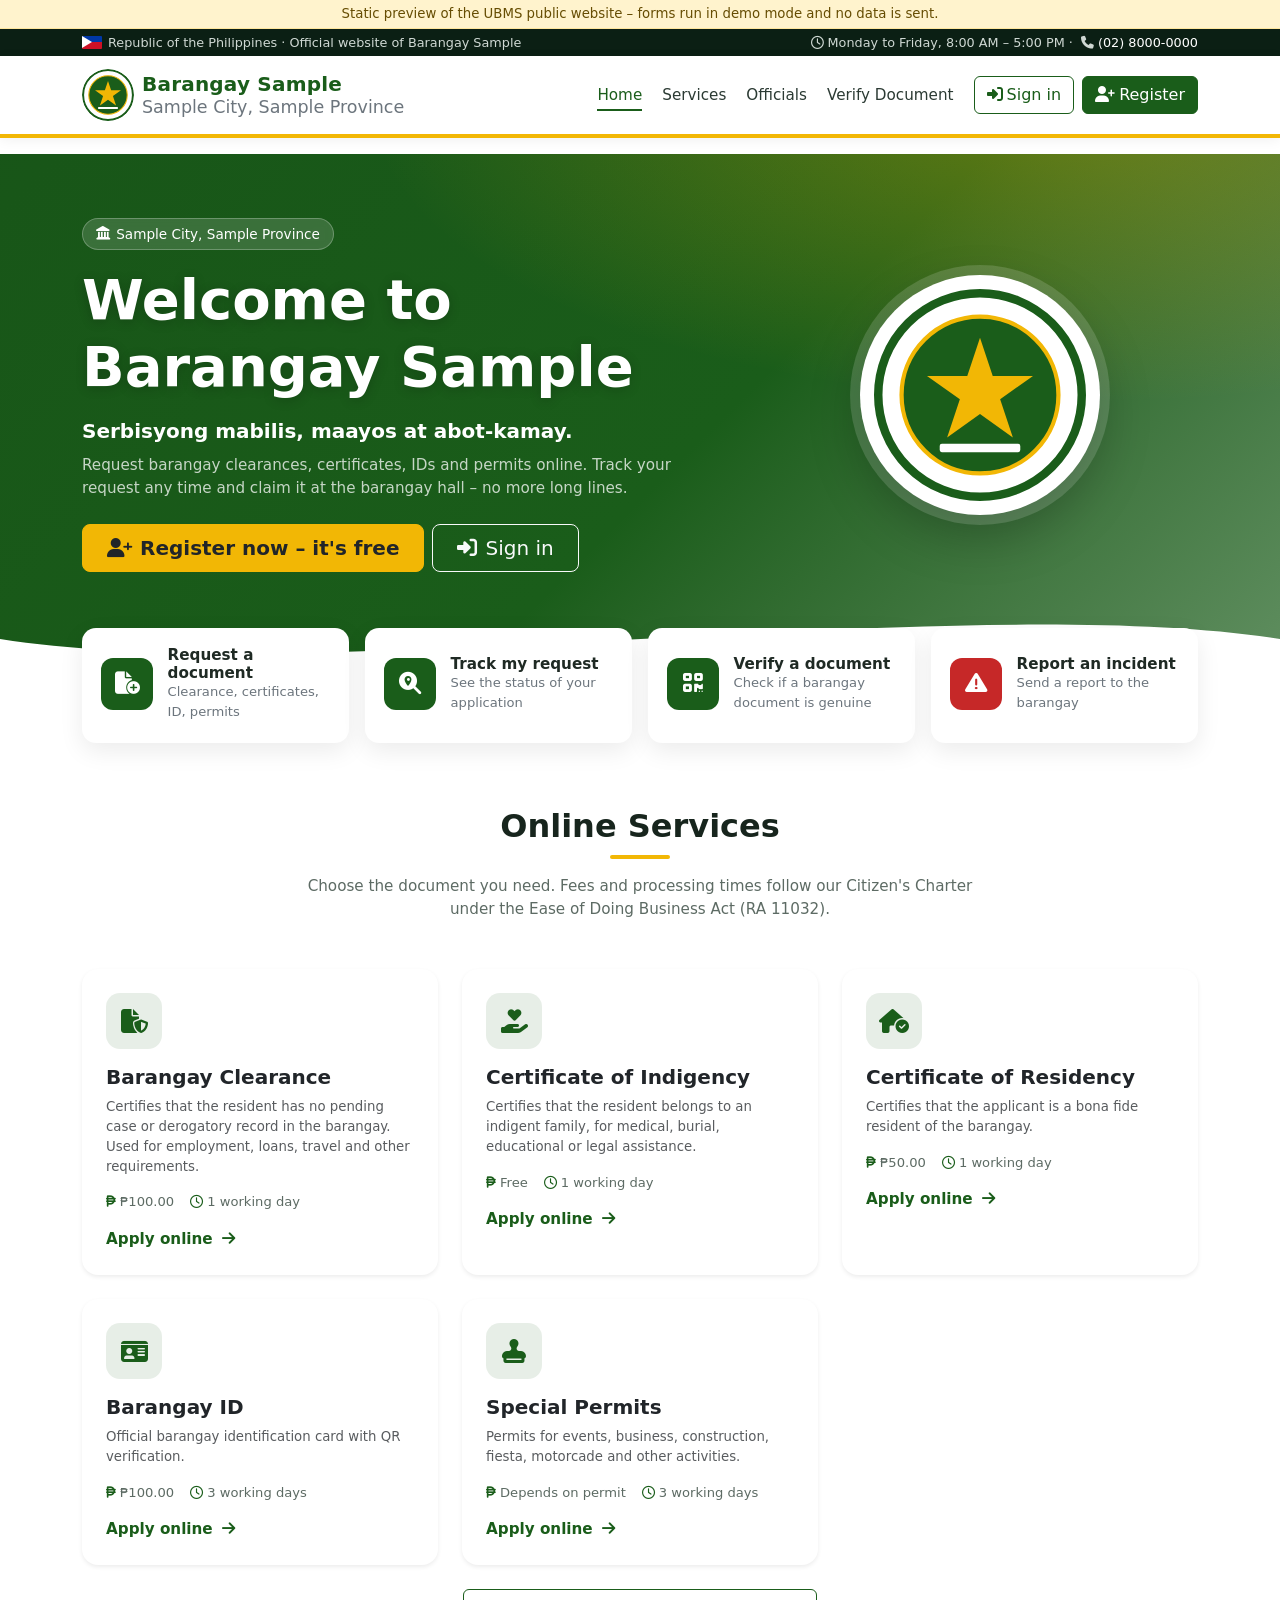
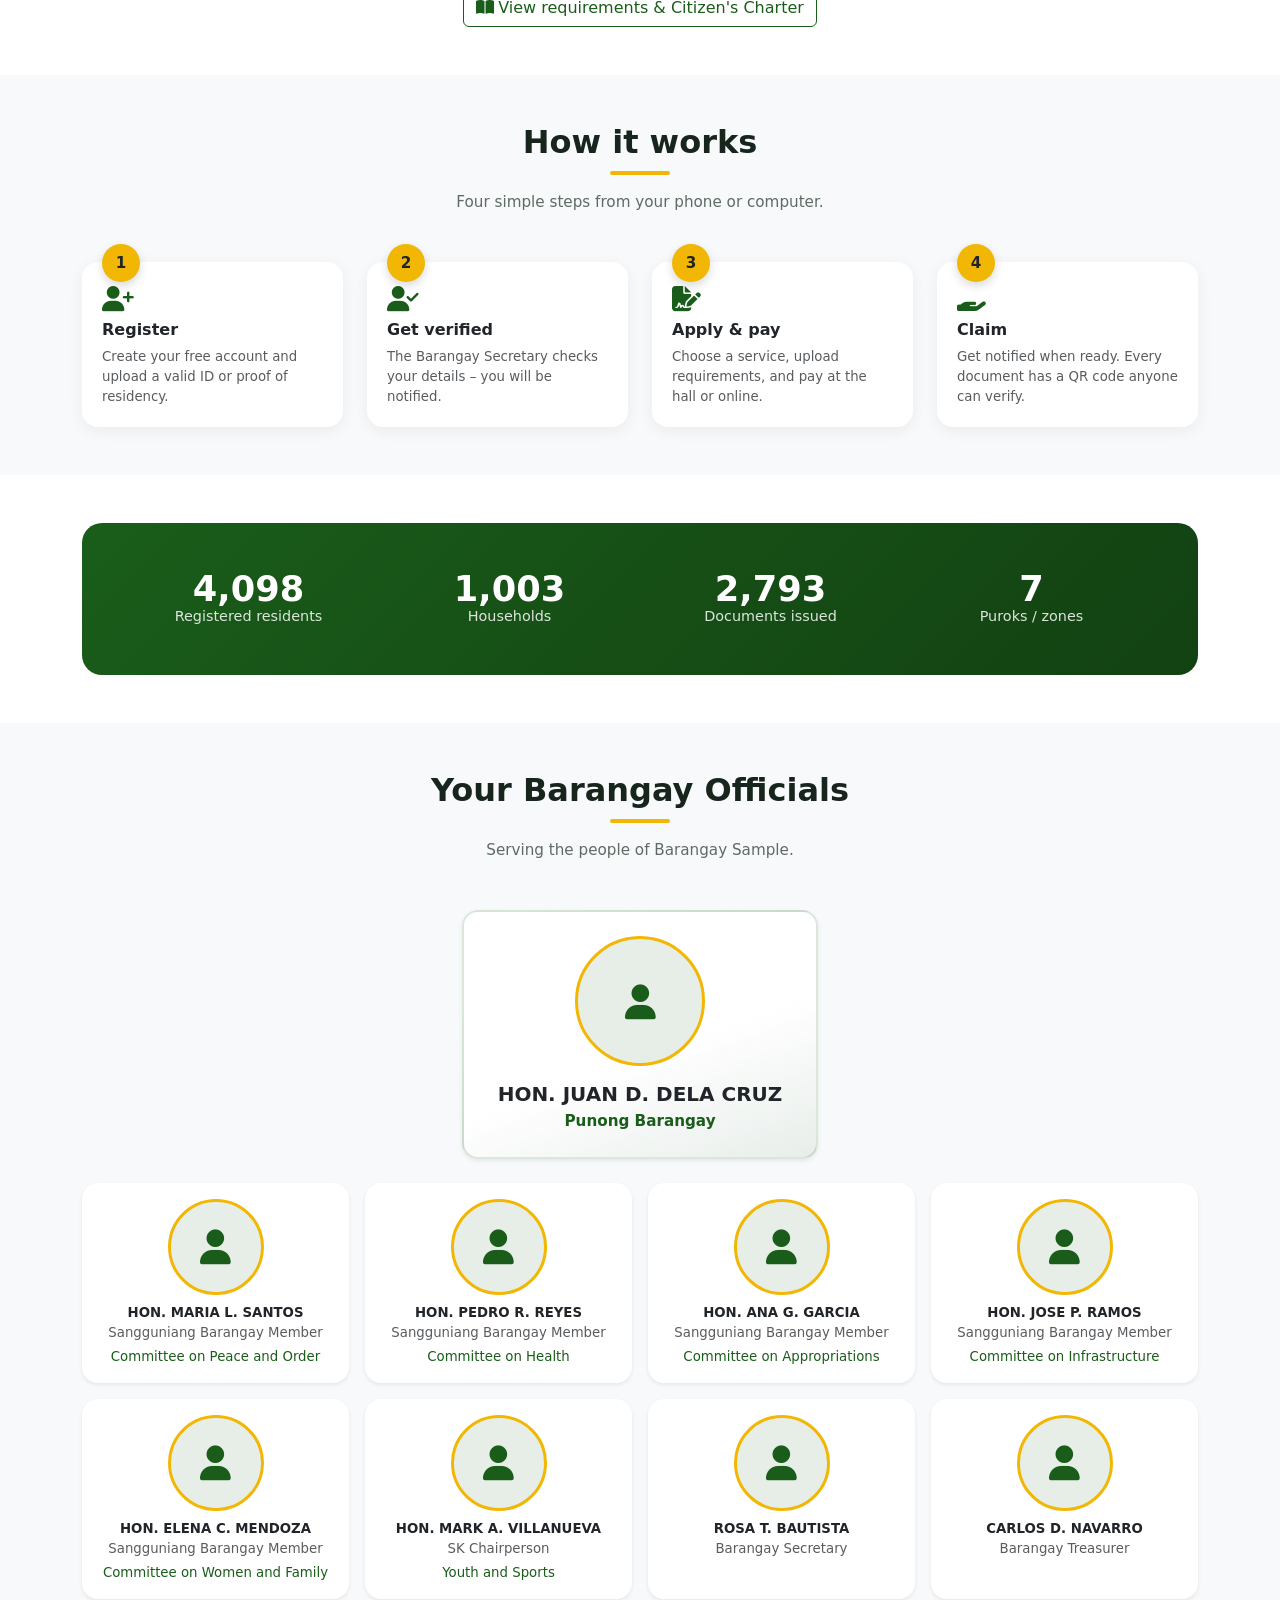
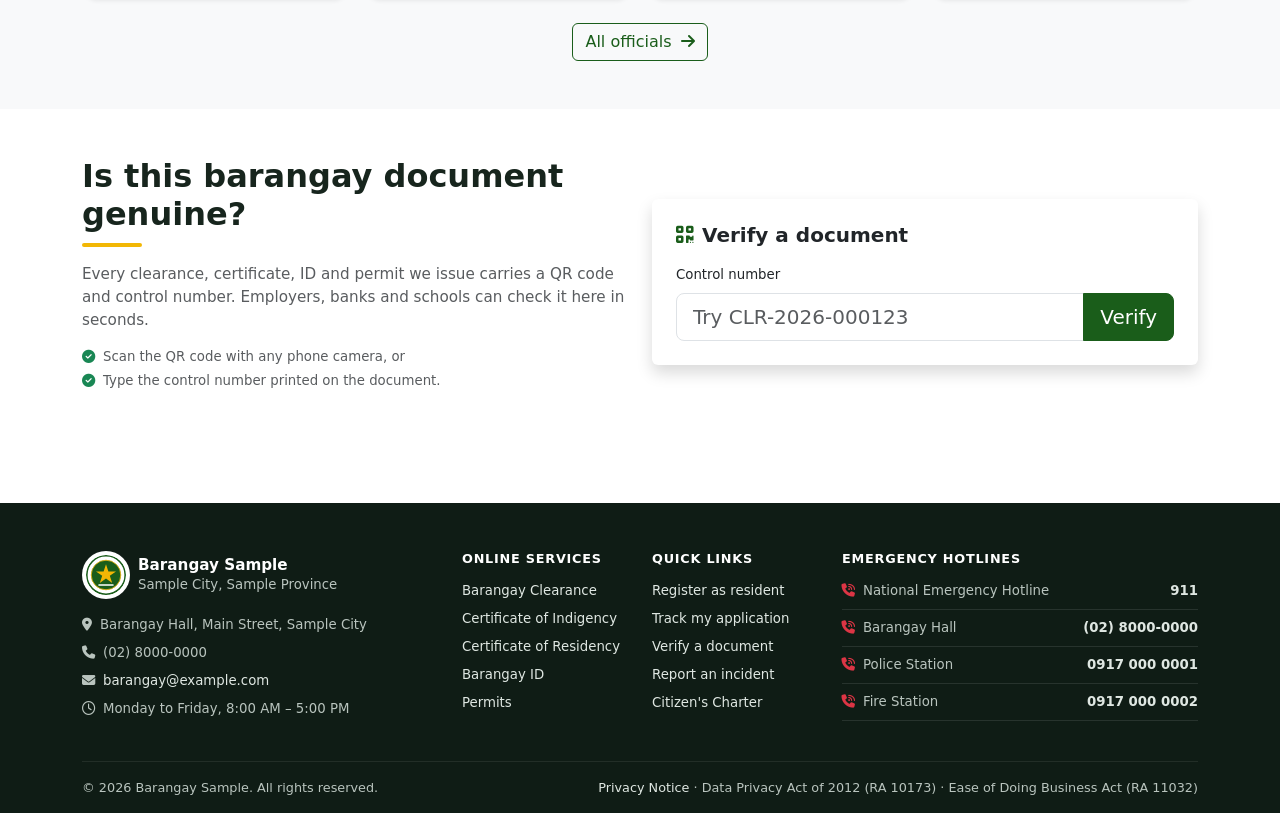
==== index.html @ eb35929c "initial upload initial upload" ====
<!doctype html>
<html lang="en">
<head>
<meta charset="utf-8">
<meta name="viewport" content="width=device-width, initial-scale=1">
<meta name="base-url" content="/">
<title>Home · Barangay Sample</title>
<link rel="icon" href="assets/img/seal-default.svg">
<link rel="stylesheet" href="assets/vendor/bootstrap/css/bootstrap.min.css">
<link rel="stylesheet" href="assets/vendor/fontawesome/css/all.min.css">
<link rel="stylesheet" href="assets/vendor/datatables/css/dataTables.bootstrap5.min.css">
<link rel="stylesheet" href="assets/vendor/datatables/css/responsive.bootstrap5.min.css">
<link rel="stylesheet" href="assets/vendor/datatables/css/buttons.bootstrap5.min.css">
<link rel="stylesheet" href="assets/css/app.css">
<style>
:root{--brand:#1a5d1a;--brand-rgb:26,93,26;--brand-accent:#f2b705;--brand-accent-rgb:242,183,5;--bs-primary:#1a5d1a;--bs-primary-rgb:26,93,26;--bs-link-color:#1a5d1a;--bs-link-color-rgb:26,93,26;}
</style>
</head>
<body class="layout-public d-flex flex-column min-vh-100">
<div class="demo-ribbon text-center small py-1">Static preview of the UBMS public website – forms run in demo mode and no data is sent.</div>
<a class="visually-hidden-focusable position-absolute p-2 bg-white" href="#main">Skip to main content</a>

<div class="gov-bar py-1">
    <div class="container d-flex flex-wrap justify-content-between gap-2">
        <span><span class="ph-flag" aria-hidden="true"></span>Republic of the Philippines · Official website of Barangay Sample</span>
        <span class="d-none d-md-inline">
            <i class="fa-regular fa-clock me-1"></i>Monday to Friday, 8:00 AM – 5:00 PM             · <i class="fa-solid fa-phone ms-1 me-1"></i><a href="tel:0280000000">(02) 8000-0000</a>        </span>
    </div>
</div>

<nav class="navbar navbar-expand-lg navbar-gov sticky-top">
    <div class="container">
        <a class="navbar-brand d-flex align-items-center gap-2" href="index.html">
            <img src="assets/img/seal-default.svg" alt="Barangay Sample seal" width="52" height="52" class="rounded-circle">
            <span class="lh-sm">
                <span class="d-block brgy">Barangay Sample</span>
                <small class="d-block">Sample City, Sample Province</small>
            </span>
        </a>
        <button class="navbar-toggler" type="button" data-bs-toggle="collapse" data-bs-target="#nav" aria-controls="nav" aria-expanded="false" aria-label="Open menu">
            <span class="navbar-toggler-icon"></span>
        </button>
        <div class="collapse navbar-collapse" id="nav">
            <ul class="navbar-nav ms-auto align-items-lg-center gap-lg-1">
                <li class="nav-item"><a class="nav-link active" href="index.html">Home</a></li>
                <li class="nav-item"><a class="nav-link" href="services.html">Services</a></li>
                <li class="nav-item"><a class="nav-link" href="officials.html">Officials</a></li>
                <li class="nav-item"><a class="nav-link" href="verify.html">Verify Document</a></li>
                                    <li class="nav-item ms-lg-2"><a class="btn btn-outline-primary" href="login.html"><i class="fa-solid fa-right-to-bracket me-1"></i>Sign in</a></li>
                    <li class="nav-item ms-lg-1 mt-2 mt-lg-0"><a class="btn btn-primary" href="register.html"><i class="fa-solid fa-user-plus me-1"></i>Register</a></li>
                            </ul>
        </div>
    </div>
</nav>

<main id="main" class="flex-grow-1">
            <div class="container pt-3"></div>
        <!-- ================= HERO ================= -->
<section class="hero-gov pt-5 pb-5">
    <div class="container pb-5 pt-lg-3">
        <div class="row align-items-center g-5">
            <div class="col-lg-7" data-reveal>
                <span class="eyebrow mb-3"><i class="fa-solid fa-landmark"></i> Sample City, Sample Province</span>
                <h1 class="display-4 mb-3">Welcome to Barangay Sample</h1>
                <p class="lead mb-2 fw-semibold">Serbisyong mabilis, maayos at abot-kamay.</p>
                <p class="mb-4 opacity-75">Request barangay clearances, certificates, IDs and permits online. Track your request any time and claim it at the barangay hall – no more long lines.</p>
                <div class="d-flex flex-wrap gap-2">
                                            <a class="btn btn-accent btn-lg px-4" href="register.html"><i class="fa-solid fa-user-plus me-2"></i>Register now – it's free</a>
                        <a class="btn btn-outline-light btn-lg px-4" href="login.html"><i class="fa-solid fa-right-to-bracket me-2"></i>Sign in</a>
                                    </div>
            </div>
            <div class="col-lg-5 text-center d-none d-lg-block" data-reveal style="--reveal-delay:.15s">
                <div class="seal-ring mx-auto"><img src="assets/img/seal-default.svg" alt="Barangay Sample seal"></div>
            </div>
        </div>
    </div>
</section>

<!-- ================= QUICK ACTIONS ================= -->
<section class="quick-actions">
    <div class="container">
        <div class="row g-3">
                        <div class="col-6 col-lg-3" data-reveal style="--reveal-delay:0s">
                <a class="quick-card" href="register.html">
                    <span class="qa-icon"><i class="fa-solid fa-file-circle-plus"></i></span>
                    <span><span class="d-block qa-title">Request a document</span><span class="d-none d-sm-block qa-sub">Clearance, certificates, ID, permits</span></span>
                </a>
            </div>
                        <div class="col-6 col-lg-3" data-reveal style="--reveal-delay:0.08s">
                <a class="quick-card" href="login.html">
                    <span class="qa-icon"><i class="fa-solid fa-magnifying-glass-location"></i></span>
                    <span><span class="d-block qa-title">Track my request</span><span class="d-none d-sm-block qa-sub">See the status of your application</span></span>
                </a>
            </div>
                        <div class="col-6 col-lg-3" data-reveal style="--reveal-delay:0.16s">
                <a class="quick-card" href="verify.html">
                    <span class="qa-icon"><i class="fa-solid fa-qrcode"></i></span>
                    <span><span class="d-block qa-title">Verify a document</span><span class="d-none d-sm-block qa-sub">Check if a barangay document is genuine</span></span>
                </a>
            </div>
                        <div class="col-6 col-lg-3" data-reveal style="--reveal-delay:0.24s">
                <a class="quick-card" href="login.html">
                    <span class="qa-icon" style="background:#c62828"><i class="fa-solid fa-triangle-exclamation"></i></span>
                    <span><span class="d-block qa-title">Report an incident</span><span class="d-none d-sm-block qa-sub">Send a report to the barangay</span></span>
                </a>
            </div>
                    </div>
    </div>
</section>

<!-- ================= SERVICES ================= -->
<section class="py-5 mt-3">
    <div class="container">
        <div class="text-center mb-5" data-reveal>
            <h2 class="section-title">Online Services</h2>
            <p class="section-lead mt-3">Choose the document you need. Fees and processing times follow our Citizen's Charter under the Ease of Doing Business Act (RA 11032).</p>
        </div>
        <div class="row g-4">
                        <div class="col-sm-6 col-lg-4" data-reveal style="--reveal-delay:0s">
                <div class="card h-100 service-card shadow-sm">
                    <div class="card-body p-4">
                        <div class="service-icon mb-3"><i class="fa-solid fa-file-shield"></i></div>
                        <h3 class="h5 fw-bold">Barangay Clearance</h3>
                        <p class="text-body-secondary small mb-3">Certifies that the resident has no pending case or derogatory record in the barangay. Used for employment, loans, travel and other requirements.</p>
                        <div class="d-flex flex-wrap gap-3 meta mb-3">
                            <span><i class="fa-solid fa-peso-sign me-1 text-brand"></i>₱100.00</span>
                            <span><i class="fa-regular fa-clock me-1 text-brand"></i>1 working day</span>
                        </div>
                        <a class="stretched-link stretched-cta" href="register.html">Apply online <i class="fa-solid fa-arrow-right ms-1"></i></a>
                    </div>
                </div>
            </div>
                        <div class="col-sm-6 col-lg-4" data-reveal style="--reveal-delay:0.1s">
                <div class="card h-100 service-card shadow-sm">
                    <div class="card-body p-4">
                        <div class="service-icon mb-3"><i class="fa-solid fa-hand-holding-heart"></i></div>
                        <h3 class="h5 fw-bold">Certificate of Indigency</h3>
                        <p class="text-body-secondary small mb-3">Certifies that the resident belongs to an indigent family, for medical, burial, educational or legal assistance.</p>
                        <div class="d-flex flex-wrap gap-3 meta mb-3">
                            <span><i class="fa-solid fa-peso-sign me-1 text-brand"></i>Free</span>
                            <span><i class="fa-regular fa-clock me-1 text-brand"></i>1 working day</span>
                        </div>
                        <a class="stretched-link stretched-cta" href="register.html">Apply online <i class="fa-solid fa-arrow-right ms-1"></i></a>
                    </div>
                </div>
            </div>
                        <div class="col-sm-6 col-lg-4" data-reveal style="--reveal-delay:0.2s">
                <div class="card h-100 service-card shadow-sm">
                    <div class="card-body p-4">
                        <div class="service-icon mb-3"><i class="fa-solid fa-house-circle-check"></i></div>
                        <h3 class="h5 fw-bold">Certificate of Residency</h3>
                        <p class="text-body-secondary small mb-3">Certifies that the applicant is a bona fide resident of the barangay.</p>
                        <div class="d-flex flex-wrap gap-3 meta mb-3">
                            <span><i class="fa-solid fa-peso-sign me-1 text-brand"></i>₱50.00</span>
                            <span><i class="fa-regular fa-clock me-1 text-brand"></i>1 working day</span>
                        </div>
                        <a class="stretched-link stretched-cta" href="register.html">Apply online <i class="fa-solid fa-arrow-right ms-1"></i></a>
                    </div>
                </div>
            </div>
                        <div class="col-sm-6 col-lg-4" data-reveal style="--reveal-delay:0s">
                <div class="card h-100 service-card shadow-sm">
                    <div class="card-body p-4">
                        <div class="service-icon mb-3"><i class="fa-solid fa-id-card"></i></div>
                        <h3 class="h5 fw-bold">Barangay ID</h3>
                        <p class="text-body-secondary small mb-3">Official barangay identification card with QR verification.</p>
                        <div class="d-flex flex-wrap gap-3 meta mb-3">
                            <span><i class="fa-solid fa-peso-sign me-1 text-brand"></i>₱100.00</span>
                            <span><i class="fa-regular fa-clock me-1 text-brand"></i>3 working days</span>
                        </div>
                        <a class="stretched-link stretched-cta" href="register.html">Apply online <i class="fa-solid fa-arrow-right ms-1"></i></a>
                    </div>
                </div>
            </div>
                        <div class="col-sm-6 col-lg-4" data-reveal style="--reveal-delay:0.1s">
                <div class="card h-100 service-card shadow-sm">
                    <div class="card-body p-4">
                        <div class="service-icon mb-3"><i class="fa-solid fa-stamp"></i></div>
                        <h3 class="h5 fw-bold">Special Permits</h3>
                        <p class="text-body-secondary small mb-3">Permits for events, business, construction, fiesta, motorcade and other activities.</p>
                        <div class="d-flex flex-wrap gap-3 meta mb-3">
                            <span><i class="fa-solid fa-peso-sign me-1 text-brand"></i>Depends on permit</span>
                            <span><i class="fa-regular fa-clock me-1 text-brand"></i>3 working days</span>
                        </div>
                        <a class="stretched-link stretched-cta" href="register.html">Apply online <i class="fa-solid fa-arrow-right ms-1"></i></a>
                    </div>
                </div>
            </div>
                    </div>
        <div class="text-center mt-4" data-reveal><a class="btn btn-outline-primary" href="services.html"><i class="fa-solid fa-book-open me-1"></i>View requirements &amp; Citizen's Charter</a></div>
    </div>
</section>

<!-- ================= HOW IT WORKS ================= -->
<section class="py-5 bg-body-tertiary">
    <div class="container">
        <div class="text-center mb-5" data-reveal>
            <h2 class="section-title">How it works</h2>
            <p class="section-lead mt-3">Four simple steps from your phone or computer.</p>
        </div>
        <div class="row g-4 steps-gov">
                        <div class="col-sm-6 col-lg-3" data-reveal style="--reveal-delay:0s">
                <div class="step"><i class="fa-solid fa-user-plus mb-2 d-block"></i><h3 class="h6 fw-bold">Register</h3><p class="small text-body-secondary mb-0">Create your free account and upload a valid ID or proof of residency.</p></div>
            </div>
                        <div class="col-sm-6 col-lg-3" data-reveal style="--reveal-delay:0.1s">
                <div class="step"><i class="fa-solid fa-user-check mb-2 d-block"></i><h3 class="h6 fw-bold">Get verified</h3><p class="small text-body-secondary mb-0">The Barangay Secretary checks your details – you will be notified.</p></div>
            </div>
                        <div class="col-sm-6 col-lg-3" data-reveal style="--reveal-delay:0.2s">
                <div class="step"><i class="fa-solid fa-file-signature mb-2 d-block"></i><h3 class="h6 fw-bold">Apply &amp; pay</h3><p class="small text-body-secondary mb-0">Choose a service, upload requirements, and pay at the hall or online.</p></div>
            </div>
                        <div class="col-sm-6 col-lg-3" data-reveal style="--reveal-delay:0.3s">
                <div class="step"><i class="fa-solid fa-hand-holding mb-2 d-block"></i><h3 class="h6 fw-bold">Claim</h3><p class="small text-body-secondary mb-0">Get notified when ready. Every document has a QR code anyone can verify.</p></div>
            </div>
                    </div>
    </div>
</section>

<!-- ================= STATS ================= -->
<section class="py-5">
    <div class="container">
        <div class="stats-strip p-4 p-lg-5" data-reveal>
            <div class="row g-4 text-center">
                <div class="col-6 col-lg-3"><div class="stat-num" data-count="4218">0</div><div class="stat-lbl">Registered residents</div></div>
                <div class="col-6 col-lg-3"><div class="stat-num" data-count="1032">0</div><div class="stat-lbl">Households</div></div>
                <div class="col-6 col-lg-3"><div class="stat-num" data-count="2875">0</div><div class="stat-lbl">Documents issued</div></div>
                <div class="col-6 col-lg-3"><div class="stat-num" data-count="7">0</div><div class="stat-lbl">Puroks / zones</div></div>
            </div>
        </div>
    </div>
</section>

<!-- ================= OFFICIALS ================= -->
<section class="py-5 bg-body-tertiary">
    <div class="container">
        <div class="text-center mb-5" data-reveal>
            <h2 class="section-title">Your Barangay Officials</h2>
            <p class="section-lead mt-3">Serving the people of Barangay Sample.</p>
        </div>
                <div class="row justify-content-center mb-4" data-reveal>
            <div class="col-md-6 col-lg-4">
                <div class="card official-card featured text-center shadow-sm"><div class="card-body p-4">
                    <span class="official-photo-placeholder mb-3"><i class="fa-solid fa-user"></i></span>                    <h3 class="h5 fw-bold mb-1">HON. JUAN D. DELA CRUZ</h3>
                    <div class="text-brand fw-semibold">Punong Barangay</div>
                </div></div>
            </div>
        </div>
                <div class="row g-3 justify-content-center">
                        <div class="col-6 col-md-4 col-lg-3" data-reveal style="--reveal-delay:0.08s">
                <div class="card official-card h-100 text-center shadow-sm"><div class="card-body">
                    <span class="official-photo-placeholder mb-2"><i class="fa-solid fa-user"></i></span>                    <div class="fw-bold small">HON. MARIA L. SANTOS</div>
                    <div class="small text-body-secondary">Sangguniang Barangay Member</div>
                    <div class="small text-brand mt-1">Committee on Peace and Order</div>                </div></div>
            </div>
                        <div class="col-6 col-md-4 col-lg-3" data-reveal style="--reveal-delay:0.16s">
                <div class="card official-card h-100 text-center shadow-sm"><div class="card-body">
                    <span class="official-photo-placeholder mb-2"><i class="fa-solid fa-user"></i></span>                    <div class="fw-bold small">HON. PEDRO R. REYES</div>
                    <div class="small text-body-secondary">Sangguniang Barangay Member</div>
                    <div class="small text-brand mt-1">Committee on Health</div>                </div></div>
            </div>
                        <div class="col-6 col-md-4 col-lg-3" data-reveal style="--reveal-delay:0.24s">
                <div class="card official-card h-100 text-center shadow-sm"><div class="card-body">
                    <span class="official-photo-placeholder mb-2"><i class="fa-solid fa-user"></i></span>                    <div class="fw-bold small">HON. ANA G. GARCIA</div>
                    <div class="small text-body-secondary">Sangguniang Barangay Member</div>
                    <div class="small text-brand mt-1">Committee on Appropriations</div>                </div></div>
            </div>
                        <div class="col-6 col-md-4 col-lg-3" data-reveal style="--reveal-delay:0s">
                <div class="card official-card h-100 text-center shadow-sm"><div class="card-body">
                    <span class="official-photo-placeholder mb-2"><i class="fa-solid fa-user"></i></span>                    <div class="fw-bold small">HON. JOSE P. RAMOS</div>
                    <div class="small text-body-secondary">Sangguniang Barangay Member</div>
                    <div class="small text-brand mt-1">Committee on Infrastructure</div>                </div></div>
            </div>
                        <div class="col-6 col-md-4 col-lg-3" data-reveal style="--reveal-delay:0.08s">
                <div class="card official-card h-100 text-center shadow-sm"><div class="card-body">
                    <span class="official-photo-placeholder mb-2"><i class="fa-solid fa-user"></i></span>                    <div class="fw-bold small">HON. ELENA C. MENDOZA</div>
                    <div class="small text-body-secondary">Sangguniang Barangay Member</div>
                    <div class="small text-brand mt-1">Committee on Women and Family</div>                </div></div>
            </div>
                        <div class="col-6 col-md-4 col-lg-3" data-reveal style="--reveal-delay:0.16s">
                <div class="card official-card h-100 text-center shadow-sm"><div class="card-body">
                    <span class="official-photo-placeholder mb-2"><i class="fa-solid fa-user"></i></span>                    <div class="fw-bold small">HON. MARK A. VILLANUEVA</div>
                    <div class="small text-body-secondary">SK Chairperson</div>
                    <div class="small text-brand mt-1">Youth and Sports</div>                </div></div>
            </div>
                        <div class="col-6 col-md-4 col-lg-3" data-reveal style="--reveal-delay:0.24s">
                <div class="card official-card h-100 text-center shadow-sm"><div class="card-body">
                    <span class="official-photo-placeholder mb-2"><i class="fa-solid fa-user"></i></span>                    <div class="fw-bold small">ROSA T. BAUTISTA</div>
                    <div class="small text-body-secondary">Barangay Secretary</div>
                                    </div></div>
            </div>
                        <div class="col-6 col-md-4 col-lg-3" data-reveal style="--reveal-delay:0s">
                <div class="card official-card h-100 text-center shadow-sm"><div class="card-body">
                    <span class="official-photo-placeholder mb-2"><i class="fa-solid fa-user"></i></span>                    <div class="fw-bold small">CARLOS D. NAVARRO</div>
                    <div class="small text-body-secondary">Barangay Treasurer</div>
                                    </div></div>
            </div>
                    </div>
        <div class="text-center mt-4"><a href="officials.html" class="btn btn-outline-primary">All officials <i class="fa-solid fa-arrow-right ms-1"></i></a></div>
    </div>
</section>

<!-- ================= VERIFY ================= -->
<section class="py-5">
    <div class="container">
        <div class="row g-4 align-items-center">
            <div class="col-lg-6" data-reveal>
                <h2 class="section-title text-start">Is this barangay document genuine?</h2>
                <p class="text-body-secondary mt-3">Every clearance, certificate, ID and permit we issue carries a QR code and control number. Employers, banks and schools can check it here in seconds.</p>
                <ul class="list-unstyled small text-body-secondary">
                    <li class="mb-1"><i class="fa-solid fa-circle-check text-success me-2"></i>Scan the QR code with any phone camera, or</li>
                    <li><i class="fa-solid fa-circle-check text-success me-2"></i>Type the control number printed on the document.</li>
                </ul>
            </div>
            <div class="col-lg-6" data-reveal style="--reveal-delay:.1s">
                <div class="card shadow border-0"><div class="card-body p-4">
                    <h3 class="h5 fw-bold"><i class="fa-solid fa-qrcode me-2 text-brand"></i>Verify a document</h3>
                    <form method="post" action="verify.html" class="mt-3">
                                                <label class="form-label small" for="ctrl">Control number</label>
                        <div class="input-group input-group-lg">
                            <input class="form-control" id="ctrl" name="control_no" placeholder="e.g. CLR-2026-000123" required>
                            <button class="btn btn-primary">Verify</button>
                        </div>
                    </form>
                </div></div>
            </div>
        </div>
    </div>
</section>
    </main>

<footer class="footer-gov pt-5 mt-5">
    <div class="container">
        <div class="row g-4">
            <div class="col-lg-4">
                <div class="d-flex align-items-center gap-2 mb-3">
                    <img src="assets/img/seal-default.svg" alt="" width="48" height="48" class="rounded-circle bg-white p-1">
                    <div class="lh-sm"><strong class="text-white">Barangay Sample</strong><br><small>Sample City, Sample Province</small></div>
                </div>
                <p class="small mb-2"><i class="fa-solid fa-location-dot me-2"></i>Barangay Hall, Main Street, Sample City</p>
                <p class="small mb-2"><i class="fa-solid fa-phone me-2"></i>(02) 8000-0000</p>                <p class="small mb-2"><i class="fa-solid fa-envelope me-2"></i><a href="mailto:barangay@example.com">barangay@example.com</a></p>                <p class="small mb-0"><i class="fa-regular fa-clock me-2"></i>Monday to Friday, 8:00 AM – 5:00 PM</p>
            </div>
            <div class="col-6 col-lg-2">
                <h6>Online services</h6>
                <ul class="list-unstyled small">
                    <li class="mb-2"><a href="register.html">Barangay Clearance</a></li>
                    <li class="mb-2"><a href="register.html">Certificate of Indigency</a></li>
                    <li class="mb-2"><a href="register.html">Certificate of Residency</a></li>
                    <li class="mb-2"><a href="register.html">Barangay ID</a></li>
                    <li class="mb-2"><a href="register.html">Permits</a></li>
                </ul>
            </div>
            <div class="col-6 col-lg-2">
                <h6>Quick links</h6>
                <ul class="list-unstyled small">
                    <li class="mb-2"><a href="register.html">Register as resident</a></li>
                    <li class="mb-2"><a href="login.html">Track my application</a></li>
                    <li class="mb-2"><a href="verify.html">Verify a document</a></li>
                    <li class="mb-2"><a href="login.html">Report an incident</a></li>
                    <li class="mb-2"><a href="services.html">Citizen's Charter</a></li>
                </ul>
            </div>
            <div class="col-lg-4">
                <h6>Emergency hotlines</h6>
                <ul class="list-unstyled small">
                                            <li class="mb-2 d-flex justify-content-between border-bottom border-white border-opacity-10 pb-2"><span><i class="fa-solid fa-phone-volume me-2 text-danger"></i>National Emergency Hotline</span><a href="tel:911"><strong>911</strong></a></li>
                                            <li class="mb-2 d-flex justify-content-between border-bottom border-white border-opacity-10 pb-2"><span><i class="fa-solid fa-phone-volume me-2 text-danger"></i>Barangay Hall</span><a href="tel:0280000000"><strong>(02) 8000-0000</strong></a></li>
                                            <li class="mb-2 d-flex justify-content-between border-bottom border-white border-opacity-10 pb-2"><span><i class="fa-solid fa-phone-volume me-2 text-danger"></i>Police Station</span><a href="tel:09170000001"><strong>0917 000 0001</strong></a></li>
                                            <li class="mb-2 d-flex justify-content-between border-bottom border-white border-opacity-10 pb-2"><span><i class="fa-solid fa-phone-volume me-2 text-danger"></i>Fire Station</span><a href="tel:09170000002"><strong>0917 000 0002</strong></a></li>
                                    </ul>
            </div>
        </div>
        <div class="footer-bottom d-flex flex-column flex-md-row justify-content-between gap-2 py-3 mt-4">
            <span>&copy; 2026 Barangay Sample. All rights reserved.</span>
            <span><a href="privacy.html">Privacy Notice</a> · Data Privacy Act of 2012 (RA 10173) · Ease of Doing Business Act (RA 11032)</span>
        </div>
    </div>
</footer>
<script src="assets/vendor/jquery/jquery.min.js"></script>
<script src="assets/vendor/bootstrap/js/bootstrap.bundle.min.js"></script>
<script src="assets/vendor/datatables/js/dataTables.min.js"></script>
<script src="assets/vendor/datatables/js/dataTables.bootstrap5.min.js"></script>
<script src="assets/vendor/datatables/js/dataTables.responsive.min.js"></script>
<script src="assets/vendor/datatables/js/responsive.bootstrap5.min.js"></script>
<script src="assets/vendor/jszip/jszip.min.js"></script>
<script src="assets/vendor/datatables/js/dataTables.buttons.min.js"></script>
<script src="assets/vendor/datatables/js/buttons.bootstrap5.min.js"></script>
<script src="assets/vendor/datatables/js/buttons.html5.min.js"></script>
<script src="assets/vendor/datatables/js/buttons.print.min.js"></script>
<script src="assets/vendor/qrcode/qrcode.js"></script>
<script src="assets/js/app.js"></script>
<script src="assets/js/demo.js"></script>
</body>
</html>
---- assets/vendor/datatables/css/responsive.bootstrap5.min.css ----
table.dataTable.dtr-inline.collapsed>tbody>tr>td.child,table.dataTable.dtr-inline.collapsed>tbody>tr>th.child,table.dataTable.dtr-inline.collapsed>tbody>tr>td.dataTables_empty{cursor:default !important}table.dataTable.dtr-inline.collapsed>tbody>tr>td.child:before,table.dataTable.dtr-inline.collapsed>tbody>tr>th.child:before,table.dataTable.dtr-inline.collapsed>tbody>tr>td.dataTables_empty:before{display:none !important}table.dataTable.dtr-inline.collapsed>tbody>tr>td.dtr-control,table.dataTable.dtr-inline.collapsed>tbody>tr>th.dtr-control{cursor:pointer}table.dataTable.dtr-inline.collapsed>tbody>tr>td.dtr-control:before,table.dataTable.dtr-inline.collapsed>tbody>tr>th.dtr-control:before{margin-right:.5em;display:inline-block;box-sizing:border-box;content:"";border-top:5px solid transparent;border-left:10px solid rgba(0, 0, 0, 0.5);border-bottom:5px solid transparent;border-right:0px solid transparent}table.dataTable.dtr-inline.collapsed>tbody>tr>td.dtr-control.arrow-right::before,table.dataTable.dtr-inline.collapsed>tbody>tr>th.dtr-control.arrow-right::before{border-top:5px solid transparent;border-left:0px solid transparent;border-bottom:5px solid transparent;border-right:10px solid rgba(0, 0, 0, 0.5)}table.dataTable.dtr-inline.collapsed>tbody>tr.dtr-expanded>td.dtr-control:before,table.dataTable.dtr-inline.collapsed>tbody>tr.dtr-expanded>th.dtr-control:before{border-top:10px solid rgba(0, 0, 0, 0.5);border-left:5px solid transparent;border-bottom:0px solid transparent;border-right:5px solid transparent}table.dataTable.dtr-inline.collapsed.compact>tbody>tr>td.dtr-control,table.dataTable.dtr-inline.collapsed.compact>tbody>tr>th.dtr-control{padding-left:.333em}table.dataTable.dtr-column>tbody>tr>td.dtr-control,table.dataTable.dtr-column>tbody>tr>th.dtr-control,table.dataTable.dtr-column>tbody>tr>td.control,table.dataTable.dtr-column>tbody>tr>th.control{cursor:pointer}table.dataTable.dtr-column>tbody>tr>td.dtr-control:before,table.dataTable.dtr-column>tbody>tr>th.dtr-control:before,table.dataTable.dtr-column>tbody>tr>td.control:before,table.dataTable.dtr-column>tbody>tr>th.control:before{display:inline-block;box-sizing:border-box;content:"";border-top:5px solid transparent;border-left:10px solid rgba(0, 0, 0, 0.5);border-bottom:5px solid transparent;border-right:0px solid transparent}table.dataTable.dtr-column>tbody>tr>td.dtr-control.arrow-right::before,table.dataTable.dtr-column>tbody>tr>th.dtr-control.arrow-right::before,table.dataTable.dtr-column>tbody>tr>td.control.arrow-right::before,table.dataTable.dtr-column>tbody>tr>th.control.arrow-right::before{border-top:5px solid transparent;border-left:0px solid transparent;border-bottom:5px solid transparent;border-right:10px solid rgba(0, 0, 0, 0.5)}table.dataTable.dtr-column>tbody>tr.dtr-expanded td.dtr-control:before,table.dataTable.dtr-column>tbody>tr.dtr-expanded th.dtr-control:before,table.dataTable.dtr-column>tbody>tr.dtr-expanded td.control:before,table.dataTable.dtr-column>tbody>tr.dtr-expanded th.control:before{border-top:10px solid rgba(0, 0, 0, 0.5);border-left:5px solid transparent;border-bottom:0px solid transparent;border-right:5px solid transparent}table.dataTable>tbody>tr.child{padding:.5em 1em}table.dataTable>tbody>tr.child:hover{background:transparent !important}table.dataTable>tbody>tr.child ul.dtr-details{display:inline-block;list-style-type:none;margin:0;padding:0}table.dataTable>tbody>tr.child ul.dtr-details>li{border-bottom:1px solid #efefef;padding:.5em 0}table.dataTable>tbody>tr.child ul.dtr-details>li:first-child{padding-top:0}table.dataTable>tbody>tr.child ul.dtr-details>li:last-child{padding-bottom:0;border-bottom:none}table.dataTable>tbody>tr.child span.dtr-title{display:inline-block;min-width:75px;font-weight:bold}div.dtr-modal{position:fixed;box-sizing:border-box;top:0;left:0;height:100%;width:100%;z-index:100;padding:10em 1em}div.dtr-modal div.dtr-modal-display{position:absolute;top:0;left:0;bottom:0;right:0;width:50%;height:fit-content;max-height:75%;overflow:auto;margin:auto;z-index:102;overflow:auto;background-color:#f5f5f7;border:1px solid black;border-radius:.5em;box-shadow:0 12px 30px rgba(0, 0, 0, 0.6)}div.dtr-modal div.dtr-modal-content{position:relative;padding:2.5em}div.dtr-modal div.dtr-modal-content h2{margin-top:0}div.dtr-modal div.dtr-modal-close{position:absolute;top:6px;right:6px;width:22px;height:22px;text-align:center;border-radius:3px;cursor:pointer;z-index:12}div.dtr-modal div.dtr-modal-background{position:fixed;top:0;left:0;right:0;bottom:0;z-index:101;background:rgba(0, 0, 0, 0.6)}@media screen and (max-width: 767px){div.dtr-modal div.dtr-modal-display{width:95%}}html.dark table.dataTable>tbody>tr>td.dtr-control:before,html[data-bs-theme=dark] table.dataTable>tbody>tr>td.dtr-control:before{border-left-color:rgba(255, 255, 255, 0.5) !important}html.dark table.dataTable>tbody>tr>td.dtr-control.arrow-right::before,html[data-bs-theme=dark] table.dataTable>tbody>tr>td.dtr-control.arrow-right::before{border-right-color:rgba(255, 255, 255, 0.5) !important}html.dark table.dataTable>tbody>tr.dtr-expanded>td.dtr-control:before,html.dark table.dataTable>tbody>tr.dtr-expanded>th.dtr-control:before,html[data-bs-theme=dark] table.dataTable>tbody>tr.dtr-expanded>td.dtr-control:before,html[data-bs-theme=dark] table.dataTable>tbody>tr.dtr-expanded>th.dtr-control:before{border-top-color:rgba(255, 255, 255, 0.5) !important;border-left-color:transparent !important;border-right-color:transparent !important}html.dark table.dataTable>tbody>tr.child ul.dtr-details>li,html[data-bs-theme=dark] table.dataTable>tbody>tr.child ul.dtr-details>li{border-bottom-color:rgb(64, 67, 70)}html.dark div.dtr-modal div.dtr-modal-display,html[data-bs-theme=dark] div.dtr-modal div.dtr-modal-display{background-color:rgb(33, 37, 41);border:1px solid rgba(255, 255, 255, 0.15)}div.dtr-bs-modal table.table tr:first-child td{border-top:none}table.dataTable.table-bordered th.dtr-control.dtr-hidden+*,table.dataTable.table-bordered td.dtr-control.dtr-hidden+*{border-left-width:1px}
---- assets/vendor/datatables/css/buttons.bootstrap5.min.css ----
@keyframes dtb-spinner{100%{transform:rotate(360deg)}}@-o-keyframes dtb-spinner{100%{-o-transform:rotate(360deg);transform:rotate(360deg)}}@-ms-keyframes dtb-spinner{100%{-ms-transform:rotate(360deg);transform:rotate(360deg)}}@-webkit-keyframes dtb-spinner{100%{-webkit-transform:rotate(360deg);transform:rotate(360deg)}}@-moz-keyframes dtb-spinner{100%{-moz-transform:rotate(360deg);transform:rotate(360deg)}}div.dataTables_wrapper{position:relative}div.dt-buttons{position:initial}div.dt-buttons .dt-button{overflow:hidden;text-overflow:ellipsis;white-space:nowrap}div.dt-button-info{position:fixed;top:50%;left:50%;width:400px;margin-top:-100px;margin-left:-200px;background-color:white;border-radius:.75em;box-shadow:3px 4px 10px 1px rgba(0, 0, 0, 0.8);text-align:center;z-index:2003;overflow:hidden}div.dt-button-info h2{padding:2rem 2rem 1rem 2rem;margin:0;font-weight:normal}div.dt-button-info>div{padding:1em 2em 2em 2em}div.dtb-popover-close{position:absolute;top:6px;right:6px;width:22px;height:22px;text-align:center;border-radius:3px;cursor:pointer;z-index:2003}button.dtb-hide-drop{display:none !important}div.dt-button-collection-title{text-align:center;padding:.3em .5em .5em;margin-left:.5em;margin-right:.5em;font-size:.9em;white-space:nowrap;overflow:hidden;text-overflow:ellipsis}div.dt-button-collection-title:empty{display:none}span.dt-button-spacer{display:inline-block;margin:.5em;white-space:nowrap}span.dt-button-spacer.bar{border-left:1px solid rgba(0, 0, 0, 0.3);vertical-align:middle;padding-left:.5em}span.dt-button-spacer.bar:empty{height:1em;width:1px;padding-left:0}div.dt-button-collection .dt-button-active{padding-right:3em}div.dt-button-collection .dt-button-active:after{position:absolute;top:50%;margin-top:-10px;right:1em;display:inline-block;content:"✓";color:inherit}div.dt-button-collection .dt-button-active.dt-button-split{padding-right:0}div.dt-button-collection .dt-button-active.dt-button-split:after{display:none}div.dt-button-collection .dt-button-active.dt-button-split>*:first-child{padding-right:3em}div.dt-button-collection .dt-button-active.dt-button-split>*:first-child:after{position:absolute;top:50%;margin-top:-10px;right:1em;display:inline-block;content:"✓";color:inherit}div.dt-button-collection .dt-button-active-a a{padding-right:3em}div.dt-button-collection .dt-button-active-a a:after{position:absolute;right:1em;display:inline-block;content:"✓";color:inherit}div.dt-button-collection span.dt-button-spacer{width:100%;font-size:.9em;text-align:center;margin:.5em 0}div.dt-button-collection span.dt-button-spacer:empty{height:0;width:100%}div.dt-button-collection span.dt-button-spacer.bar{border-left:none;border-bottom:1px solid rgba(0, 0, 0, 0.1);padding-left:0}@media print{table.dataTable tr>*{box-shadow:none !important}}html.dark div.dt-button-info{background-color:var(--dt-html-background);border:1px solid rgba(255, 255, 255, 0.15)}div.dt-buttons div.btn-group{position:initial}div.dt-buttons div.dropdown-menu{margin-top:4px;width:200px}div.dt-buttons div.dropdown-menu .dt-button{position:relative}div.dt-buttons div.dropdown-menu .dt-button.dropdown-toggle::after{position:absolute;right:12px;top:14px}div.dt-buttons div.dropdown-menu div.dt-button-split{display:flex;flex-direction:row;flex-wrap:wrap;justify-content:flex-start;align-content:flex-start;align-items:stretch}div.dt-buttons div.dropdown-menu div.dt-button-split a:first-child{min-width:auto;flex:1 0 50px;padding-right:0}div.dt-buttons div.dropdown-menu div.dt-button-split button:last-child{min-width:33px;flex:0;background:transparent;border:none;line-height:1rem;color:var(--bs-dropdown-link-color);padding:var(--bs-dropdown-item-padding-y) var(--bs-dropdown-item-padding-x);overflow:visible}div.dt-buttons div.dropdown-menu div.dt-button-split button:last-child:hover{color:var(--bs-dropdown-link-hover-color);background-color:var(--bs-dropdown-link-hover-bg)}div.dt-buttons div.dropdown-menu.fixed{position:fixed;display:block;top:50%;left:50%;margin-left:-75px;border-radius:5px;background-color:white;padding:.5em}div.dt-buttons div.dropdown-menu.fixed.two-column{margin-left:-200px}div.dt-buttons div.dropdown-menu.fixed.three-column{margin-left:-225px}div.dt-buttons div.dropdown-menu.fixed.four-column{margin-left:-300px}div.dt-buttons div.dropdown-menu.fixed.columns{margin-left:-409px}@media screen and (max-width: 1024px){div.dt-buttons div.dropdown-menu.fixed.columns{margin-left:-308px}}@media screen and (max-width: 640px){div.dt-buttons div.dropdown-menu.fixed.columns{margin-left:-203px}}@media screen and (max-width: 460px){div.dt-buttons div.dropdown-menu.fixed.columns{margin-left:-100px}}div.dt-buttons div.dropdown-menu.fixed>:last-child{max-height:100vh;overflow:auto}div.dt-buttons div.dropdown-menu.two-column>:last-child,div.dt-buttons div.dropdown-menu.three-column>:last-child,div.dt-buttons div.dropdown-menu.four-column>:last-child{display:block !important;column-gap:8px}div.dt-buttons div.dropdown-menu.two-column>:last-child>*,div.dt-buttons div.dropdown-menu.three-column>:last-child>*,div.dt-buttons div.dropdown-menu.four-column>:last-child>*{-webkit-column-break-inside:avoid;break-inside:avoid}div.dt-buttons div.dropdown-menu.two-column{width:400px}div.dt-buttons div.dropdown-menu.two-column>:last-child{padding-bottom:1px;column-count:2}div.dt-buttons div.dropdown-menu.three-column{width:450px}div.dt-buttons div.dropdown-menu.three-column>:last-child{padding-bottom:1px;column-count:3}div.dt-buttons div.dropdown-menu.four-column{width:600px}div.dt-buttons div.dropdown-menu.four-column>:last-child{padding-bottom:1px;column-count:4}div.dt-buttons div.dropdown-menu .dt-button{border-radius:0}div.dt-buttons div.dropdown-menu.columns{width:auto}div.dt-buttons div.dropdown-menu.columns>:last-child{display:flex;flex-wrap:wrap;justify-content:flex-start;align-items:center;gap:6px;width:818px;padding-bottom:1px}div.dt-buttons div.dropdown-menu.columns>:last-child .dt-button{min-width:200px;flex:0 1;margin:0}div.dt-buttons div.dropdown-menu.columns.dtb-b3>:last-child,div.dt-buttons div.dropdown-menu.columns.dtb-b2>:last-child,div.dt-buttons div.dropdown-menu.columns.dtb-b1>:last-child{justify-content:space-between}div.dt-buttons div.dropdown-menu.columns.dtb-b3 .dt-button{flex:1 1 32%}div.dt-buttons div.dropdown-menu.columns.dtb-b2 .dt-button{flex:1 1 48%}div.dt-buttons div.dropdown-menu.columns.dtb-b1 .dt-button{flex:1 1 100%}@media screen and (max-width: 1024px){div.dt-buttons div.dropdown-menu.columns>:last-child{width:612px}}@media screen and (max-width: 640px){div.dt-buttons div.dropdown-menu.columns>:last-child{width:406px}div.dt-buttons div.dropdown-menu.columns.dtb-b3 .dt-button{flex:0 1 32%}}@media screen and (max-width: 460px){div.dt-buttons div.dropdown-menu.columns>:last-child{width:200px}}div.dt-buttons span.dt-button-spacer.empty{margin:1px}div.dt-buttons span.dt-button-spacer.bar:empty{height:inherit}div.dt-buttons .btn.processing{color:rgba(0, 0, 0, 0.2)}div.dt-buttons .btn.processing:after{position:absolute;top:50%;left:50%;width:16px;height:16px;margin:-8px 0 0 -8px;box-sizing:border-box;display:block;content:" ";border:2px solid rgb(40, 40, 40);border-radius:50%;border-left-color:transparent;border-right-color:transparent;animation:dtb-spinner 1500ms infinite linear;-o-animation:dtb-spinner 1500ms infinite linear;-ms-animation:dtb-spinner 1500ms infinite linear;-webkit-animation:dtb-spinner 1500ms infinite linear;-moz-animation:dtb-spinner 1500ms infinite linear}div.dt-button-background{position:fixed;top:0;left:0;width:100%;height:100%;z-index:999}@media screen and (max-width: 767px){div.dt-buttons{float:none;width:100%;text-align:center;margin-bottom:.5em}div.dt-buttons a.btn{float:none}}:root[data-bs-theme=dark] div.dropdown-menu.dt-button-collection.fixed{background-color:rgb(33, 37, 41);border:1px solid rgba(255, 255, 255, 0.15);border-radius:8px}
---- assets/css/app.css ----
/* UBMS – application styles (brand colors come from CSS variables set per barangay) */
:root {
    --brand: #1a5d1a;
    --brand-rgb: 26, 93, 26;
    --brand-accent: #f2b705;
    --sidebar-width: 260px;
}

body { font-size: .95rem; }

.bg-brand { background-color: var(--brand) !important; }
.bg-brand-dark { background: linear-gradient(180deg, var(--brand) 0%, color-mix(in srgb, var(--brand) 70%, #000) 100%) !important; }
.text-brand { color: var(--brand) !important; }
.border-brand { border-color: var(--brand) !important; }

.btn-primary {
    --bs-btn-bg: var(--brand);
    --bs-btn-border-color: var(--brand);
    --bs-btn-hover-bg: color-mix(in srgb, var(--brand) 85%, #000);
    --bs-btn-hover-border-color: color-mix(in srgb, var(--brand) 85%, #000);
    --bs-btn-active-bg: color-mix(in srgb, var(--brand) 75%, #000);
    --bs-btn-active-border-color: color-mix(in srgb, var(--brand) 75%, #000);
    --bs-btn-disabled-bg: var(--brand);
    --bs-btn-disabled-border-color: var(--brand);
}
.btn-outline-primary {
    --bs-btn-color: var(--brand);
    --bs-btn-border-color: var(--brand);
    --bs-btn-hover-bg: var(--brand);
    --bs-btn-hover-border-color: var(--brand);
    --bs-btn-active-bg: var(--brand);
    --bs-btn-active-border-color: var(--brand);
}
.btn-accent {
    --bs-btn-color: #212529;
    --bs-btn-bg: var(--brand-accent);
    --bs-btn-border-color: var(--brand-accent);
    --bs-btn-hover-color: #212529;
    --bs-btn-hover-bg: color-mix(in srgb, var(--brand-accent) 85%, #000);
    --bs-btn-hover-border-color: color-mix(in srgb, var(--brand-accent) 85%, #000);
    --bs-btn-active-bg: color-mix(in srgb, var(--brand-accent) 75%, #000);
    font-weight: 600;
}
.form-control:focus, .form-select:focus, .form-check-input:focus {
    border-color: rgba(var(--brand-rgb), .6);
    box-shadow: 0 0 0 .2rem rgba(var(--brand-rgb), .2);
}
.form-check-input:checked { background-color: var(--brand); border-color: var(--brand); }
.page-link { color: var(--brand); }
.active > .page-link, .page-link.active { background-color: var(--brand); border-color: var(--brand); }
.nav-pills .nav-link.active { background-color: var(--brand); }
.nav-tabs .nav-link { color: var(--brand); }
.nav-tabs .nav-link.active { font-weight: 600; }

/* public */
.hero { background: linear-gradient(120deg, rgba(var(--brand-rgb), .94), rgba(var(--brand-rgb), .72)); color: #fff; }
.hero-banner { background-size: cover; background-position: center; }
.service-card { transition: transform .15s ease, box-shadow .15s ease; }
.service-card:hover { transform: translateY(-3px); box-shadow: 0 .5rem 1rem rgba(0,0,0,.1) !important; }
.service-icon {
    width: 56px; height: 56px; border-radius: 14px; display: inline-flex; align-items: center; justify-content: center;
    background: rgba(var(--brand-rgb), .1); color: var(--brand); font-size: 1.5rem;
}
.official-photo { width: 96px; height: 96px; object-fit: cover; border-radius: 50%; border: 3px solid var(--brand-accent); background: #f1f3f5; }
.official-photo-placeholder { width: 96px; height: 96px; border-radius: 50%; display: inline-flex; align-items: center; justify-content: center; background: rgba(var(--brand-rgb), .1); color: var(--brand); font-size: 2.2rem; border: 3px solid var(--brand-accent); }
.footer-public { background: #1f2a24; color: #d6dcd8; }
.footer-public a { color: #fff; }
.auth-card { max-width: 460px; margin: 0 auto; }

/* admin layout */
.admin-wrapper { display: flex; min-height: 100vh; }
.admin-sidebar { width: var(--sidebar-width); flex-shrink: 0; }
@media (min-width: 992px) { .admin-sidebar { position: sticky; top: 0; height: 100vh; overflow-y: auto; } }
.admin-main { flex: 1; min-width: 0; }
.admin-sidebar .nav-link { color: rgba(255,255,255,.82); padding: .45rem 1.1rem; font-size: .9rem; border-left: 3px solid transparent; }
.admin-sidebar .nav-link:hover { color: #fff; background: rgba(255,255,255,.06); }
.admin-sidebar .nav-link.active { color: #fff; background: rgba(255,255,255,.12); border-left-color: var(--brand-accent); font-weight: 600; }
.sidebar-heading { font-size: .7rem; text-transform: uppercase; letter-spacing: .08em; color: rgba(255,255,255,.5); padding: .9rem 1.1rem .3rem; }
.admin-topbar { z-index: 1020; min-height: 56px; }

.stat-card .stat-icon { width: 48px; height: 48px; border-radius: 12px; display: flex; align-items: center; justify-content: center; font-size: 1.25rem; }
.stat-card .stat-value { font-size: 1.6rem; font-weight: 700; line-height: 1.1; }

.card { border: 0; box-shadow: 0 1px 3px rgba(0,0,0,.06), 0 1px 2px rgba(0,0,0,.04); }
.card-header { background: transparent; font-weight: 600; }

.timeline { list-style: none; padding-left: 0; position: relative; }
.timeline::before { content: ""; position: absolute; left: 9px; top: 4px; bottom: 4px; width: 2px; background: #dee2e6; }
.timeline li { position: relative; padding-left: 32px; padding-bottom: 1rem; }
.timeline li::before { content: ""; position: absolute; left: 3px; top: 4px; width: 14px; height: 14px; border-radius: 50%; background: var(--brand); border: 3px solid #fff; box-shadow: 0 0 0 1px #dee2e6; }

.dl-grid { display: grid; grid-template-columns: minmax(120px, 38%) 1fr; gap: .35rem 1rem; margin: 0; }
.dl-grid dt { font-weight: 500; color: var(--bs-secondary-color); }
.dl-grid dd { margin: 0; word-break: break-word; }

.resident-photo { width: 140px; height: 140px; object-fit: cover; border-radius: 8px; background: #f1f3f5; }
.signature-pad { width: 100%; max-width: 480px; height: 180px; border: 2px dashed #adb5bd; border-radius: 8px; background: #fff; touch-action: none; }

.notif-badge { position: absolute; top: 2px; right: -4px; font-size: .6rem; }
.required::after { content: " *"; color: var(--bs-danger); }

table.dataTable td { vertical-align: middle; }
.dt-actions { white-space: nowrap; }
.qr-box svg { width: 100%; height: auto; max-width: 220px; }
.resident-search-results { position: absolute; z-index: 1050; width: 100%; max-height: 260px; overflow-y: auto; }

.step-badge { width: 28px; height: 28px; border-radius: 50%; background: var(--brand); color: #fff; display: inline-flex; align-items: center; justify-content: center; font-weight: 600; font-size: .85rem; flex-shrink: 0; }
.verify-result { max-width: 640px; margin: 0 auto; }
.template-editor { font-family: SFMono-Regular, Consolas, "Liberation Mono", monospace; font-size: .85rem; min-height: 420px; }
.color-swatch { width: 56px; height: 38px; padding: 2px; }

/* =====================================================================
   PUBLIC SITE – government service look, animations
   ===================================================================== */
.gov-bar { background: #0b1f14; color: #cfd8d3; font-size: .8rem; }
.gov-bar a { color: #fff; text-decoration: none; }
.gov-bar .ph-flag { display: inline-block; width: 20px; height: 13px; vertical-align: -2px; margin-right: 6px;
    background: linear-gradient(180deg, #0038a8 50%, #ce1126 50%); position: relative; border-radius: 1px; }
.gov-bar .ph-flag::before { content: ""; position: absolute; left: 0; top: 0; border-left: 10px solid #fff; border-top: 6.5px solid transparent; border-bottom: 6.5px solid transparent; }

.navbar-gov { background: #fff; border-bottom: 4px solid var(--brand-accent); box-shadow: 0 2px 12px rgba(0,0,0,.06); }
.navbar-gov .navbar-brand .brgy { color: var(--brand); font-weight: 800; letter-spacing: .01em; }
.navbar-gov .navbar-brand small { color: #6c757d; }
.navbar-gov .nav-link { color: #2b3a33; font-weight: 500; position: relative; }
.navbar-gov .nav-link::after { content: ""; position: absolute; left: .5rem; right: .5rem; bottom: .2rem; height: 2px; background: var(--brand); transform: scaleX(0); transition: transform .25s ease; }
.navbar-gov .nav-link:hover::after, .navbar-gov .nav-link.active::after { transform: scaleX(1); }
.navbar-gov .nav-link.active { color: var(--brand); }

.hero-gov { position: relative; color: #fff; overflow: hidden;
    background: radial-gradient(1200px 500px at 85% -10%, rgba(var(--brand-accent-rgb), .35), transparent 60%),
                linear-gradient(135deg, color-mix(in srgb, var(--brand) 92%, #000) 0%, var(--brand) 55%, color-mix(in srgb, var(--brand) 70%, #fff) 100%); }
.hero-gov.has-banner { background-size: cover; background-position: center; }
.hero-gov::after { content: ""; position: absolute; left: 0; right: 0; bottom: -1px; height: 70px;
    background: url("data:image/svg+xml;utf8,<svg xmlns='http://www.w3.org/2000/svg' viewBox='0 0 1440 70' preserveAspectRatio='none'><path d='M0 40 C 360 90 1080 -10 1440 40 L1440 70 L0 70 Z' fill='%23ffffff'/></svg>") center/100% 100% no-repeat; }
.hero-gov .seal-ring { width: 240px; height: 240px; border-radius: 50%; background: #fff; padding: 14px; box-shadow: 0 0 0 10px rgba(255,255,255,.15), 0 20px 50px rgba(0,0,0,.25); animation: float 6s ease-in-out infinite; }
.hero-gov .seal-ring img { width: 100%; height: 100%; object-fit: contain; }
.hero-gov .eyebrow { display: inline-flex; align-items: center; gap: .4rem; background: rgba(255,255,255,.15); border: 1px solid rgba(255,255,255,.25); padding: .3rem .8rem; border-radius: 50rem; font-size: .85rem; backdrop-filter: blur(4px); }
.hero-gov h1 { font-weight: 800; text-shadow: 0 2px 12px rgba(0,0,0,.2); }
@keyframes float { 0%, 100% { transform: translateY(0); } 50% { transform: translateY(-10px); } }

.quick-actions { margin-top: -3.5rem; position: relative; z-index: 2; }
.quick-card { display: flex; align-items: center; gap: .9rem; background: #fff; border-radius: 14px; padding: 1.1rem 1.2rem; height: 100%;
    color: #1f2a24; text-decoration: none; box-shadow: 0 8px 24px rgba(0,0,0,.08); border-bottom: 4px solid transparent; transition: transform .25s ease, box-shadow .25s ease, border-color .25s ease; }
.quick-card:hover { transform: translateY(-6px); box-shadow: 0 16px 32px rgba(0,0,0,.12); border-bottom-color: var(--brand-accent); color: #1f2a24; }
.quick-card .qa-icon { width: 52px; height: 52px; flex-shrink: 0; border-radius: 12px; display: flex; align-items: center; justify-content: center; font-size: 1.4rem; color: #fff; background: var(--brand); transition: transform .35s ease; }
.quick-card:hover .qa-icon { transform: rotate(-8deg) scale(1.08); }
.quick-card .qa-title { font-weight: 700; line-height: 1.2; }
.quick-card .qa-sub { font-size: .82rem; color: #6c757d; }

.section-title { font-weight: 800; color: #17251d; }
.section-title::after { content: ""; display: block; width: 60px; height: 4px; border-radius: 2px; background: var(--brand-accent); margin: .6rem auto 0; }
.section-title.text-start::after { margin-left: 0; }
.section-lead { color: #5d6b64; max-width: 680px; margin-left: auto; margin-right: auto; }

.service-card { position: relative; overflow: hidden; border-radius: 16px !important; transition: transform .3s ease, box-shadow .3s ease; }
.service-card::before { content: ""; position: absolute; inset: 0 0 auto 0; height: 4px; background: linear-gradient(90deg, var(--brand), var(--brand-accent)); transform: scaleX(0); transform-origin: left; transition: transform .35s ease; }
.service-card:hover { transform: translateY(-8px); box-shadow: 0 18px 36px rgba(0,0,0,.12) !important; }
.service-card:hover::before { transform: scaleX(1); }
.service-card .service-icon { transition: transform .35s ease, background-color .35s ease, color .35s ease; }
.service-card:hover .service-icon { transform: scale(1.1) rotate(-6deg); background: var(--brand); color: #fff; }
.service-card .meta { font-size: .82rem; color: #5d6b64; }
.service-card .stretched-cta { font-weight: 600; color: var(--brand); text-decoration: none; }
.service-card .stretched-cta i { transition: transform .25s ease; }
.service-card:hover .stretched-cta i { transform: translateX(5px); }

.stats-strip { background: linear-gradient(135deg, var(--brand), color-mix(in srgb, var(--brand) 70%, #000)); color: #fff; border-radius: 20px; }
.stats-strip .stat-num { font-size: 2.2rem; font-weight: 800; line-height: 1; }
.stats-strip .stat-lbl { opacity: .85; font-size: .9rem; }

.steps-gov { counter-reset: step; }
.steps-gov .step { position: relative; background: #fff; border-radius: 16px; padding: 1.5rem 1.25rem 1.25rem; height: 100%; box-shadow: 0 4px 16px rgba(0,0,0,.06); transition: transform .3s ease; }
.steps-gov .step:hover { transform: translateY(-4px); }
.steps-gov .step::before { counter-increment: step; content: counter(step); position: absolute; top: -18px; left: 1.25rem; width: 38px; height: 38px; border-radius: 50%; background: var(--brand-accent); color: #212529; font-weight: 800; display: flex; align-items: center; justify-content: center; box-shadow: 0 4px 10px rgba(0,0,0,.15); }
.steps-gov .step i { color: var(--brand); font-size: 1.6rem; }

.official-card { border-radius: 16px !important; transition: transform .3s ease, box-shadow .3s ease; }
.official-card:hover { transform: translateY(-6px); box-shadow: 0 14px 30px rgba(0,0,0,.1) !important; }
.official-card.featured { background: linear-gradient(160deg, #fff 55%, rgba(var(--brand-rgb), .07)); border: 2px solid rgba(var(--brand-rgb), .15) !important; }
.official-card.featured .official-photo, .official-card.featured .official-photo-placeholder { width: 130px; height: 130px; }

.hotline { display: flex; align-items: center; gap: .75rem; background: #fff; border-radius: 12px; padding: .8rem 1rem; box-shadow: 0 2px 10px rgba(0,0,0,.05); height: 100%; }
.hotline .hl-icon { width: 42px; height: 42px; border-radius: 50%; background: #fdecec; color: #c62828; display: flex; align-items: center; justify-content: center; flex-shrink: 0; }
.hotline a { font-weight: 700; color: #17251d; text-decoration: none; font-size: 1.05rem; }

.charter-card .accordion-button:not(.collapsed) { background: rgba(var(--brand-rgb), .07); color: var(--brand); }
.charter-card .accordion-button:focus { box-shadow: 0 0 0 .2rem rgba(var(--brand-rgb), .2); }
.charter-steps { counter-reset: cs; list-style: none; padding-left: 0; }
.charter-steps li { counter-increment: cs; position: relative; padding-left: 2.2rem; margin-bottom: .6rem; }
.charter-steps li::before { content: counter(cs); position: absolute; left: 0; top: 0; width: 1.6rem; height: 1.6rem; border-radius: 50%; background: var(--brand); color: #fff; font-size: .8rem; font-weight: 700; display: flex; align-items: center; justify-content: center; }

.footer-gov { background: #0f1c15; color: #b9c4be; }
.footer-gov h6 { color: #fff; font-weight: 700; text-transform: uppercase; letter-spacing: .06em; font-size: .8rem; margin-bottom: .9rem; }
.footer-gov a { color: #dfe7e2; text-decoration: none; }
.footer-gov a:hover { color: var(--brand-accent); }
.footer-gov .footer-bottom { border-top: 1px solid rgba(255,255,255,.08); font-size: .8rem; }

.page-hero { background: linear-gradient(135deg, var(--brand), color-mix(in srgb, var(--brand) 75%, #000)); color: #fff; }
.page-hero .breadcrumb-item, .page-hero .breadcrumb-item a, .page-hero .breadcrumb-item::before { color: rgba(255,255,255,.8) !important; }

/* reveal-on-scroll */
[data-reveal] { opacity: 0; transform: translateY(28px); transition: opacity .7s ease, transform .7s ease; transition-delay: var(--reveal-delay, 0s); }
[data-reveal].revealed { opacity: 1; transform: none; }
@media (prefers-reduced-motion: reduce) {
    [data-reveal] { opacity: 1; transform: none; transition: none; }
    .hero-gov .seal-ring { animation: none; }
    .service-card, .quick-card, .official-card, .steps-gov .step { transition: none; }
}

/* =====================================================================
   FRIENDLY FORMS – registration wizard, help tips
   ===================================================================== */
.wizard-steps { display: flex; gap: .5rem; list-style: none; padding: 0; margin: 0 0 1.25rem; counter-reset: ws; }
.wizard-steps li { flex: 1; text-align: center; font-size: .8rem; color: #6c757d; position: relative; counter-increment: ws; }
.wizard-steps li::before { content: counter(ws); display: flex; align-items: center; justify-content: center; width: 36px; height: 36px; margin: 0 auto .35rem; border-radius: 50%; background: #e9ecef; color: #6c757d; font-weight: 700; position: relative; z-index: 1; transition: background .3s, color .3s; }
.wizard-steps li::after { content: ""; position: absolute; top: 18px; left: calc(50% + 22px); right: calc(-50% + 22px); height: 3px; background: #e9ecef; }
.wizard-steps li:last-child::after { display: none; }
.wizard-steps li.active { color: var(--brand); font-weight: 700; }
.wizard-steps li.active::before { background: var(--brand); color: #fff; box-shadow: 0 0 0 5px rgba(var(--brand-rgb), .18); }
.wizard-steps li.done::before { content: "\2713"; background: var(--brand); color: #fff; }
.wizard-steps li.done::after { background: var(--brand); }
.wizard-pane { display: none; animation: fadeIn .35s ease; }
.wizard-pane.active { display: block; }
@keyframes fadeIn { from { opacity: 0; transform: translateX(12px); } to { opacity: 1; transform: none; } }
.big-choice { display: block; cursor: pointer; border: 2px solid #dee2e6; border-radius: 14px; padding: 1rem; transition: border-color .2s, background .2s; height: 100%; }
.big-choice:hover { border-color: rgba(var(--brand-rgb), .5); }
.btn-check:checked + .big-choice { border-color: var(--brand); background: rgba(var(--brand-rgb), .06); }
.big-choice i { font-size: 1.6rem; color: var(--brand); }
.upload-drop { border: 2px dashed #b8c2bd; border-radius: 14px; padding: 1.25rem; text-align: center; background: #fafcfb; transition: border-color .2s, background .2s; }
.upload-drop:hover { border-color: var(--brand); background: rgba(var(--brand-rgb), .04); }
.upload-drop .preview { max-height: 140px; max-width: 100%; border-radius: 8px; margin-top: .75rem; display: none; }
.tip { background: #f2f7f4; border-left: 4px solid var(--brand); border-radius: 8px; padding: .75rem 1rem; font-size: .9rem; color: #2f3e36; }
.tip i { color: var(--brand); }
.help-box { background: #fffbea; border: 1px solid #f3e2a3; border-radius: 12px; }
.setup-card { border-radius: 14px !important; transition: transform .2s, box-shadow .2s; }
.setup-card:hover { transform: translateY(-3px); box-shadow: 0 10px 24px rgba(0,0,0,.08) !important; }
.setup-card .check { width: 30px; height: 30px; border-radius: 50%; display: inline-flex; align-items: center; justify-content: center; font-size: .9rem; }
.brand-preview { border-radius: 12px; overflow: hidden; border: 1px solid #dee2e6; }
.brand-preview .bp-top { padding: .7rem 1rem; color: #fff; display: flex; align-items: center; gap: .6rem; }
.brand-preview .bp-top img { width: 34px; height: 34px; border-radius: 50%; background: #fff; padding: 2px; }
.brand-preview .bp-body { padding: 1rem; }
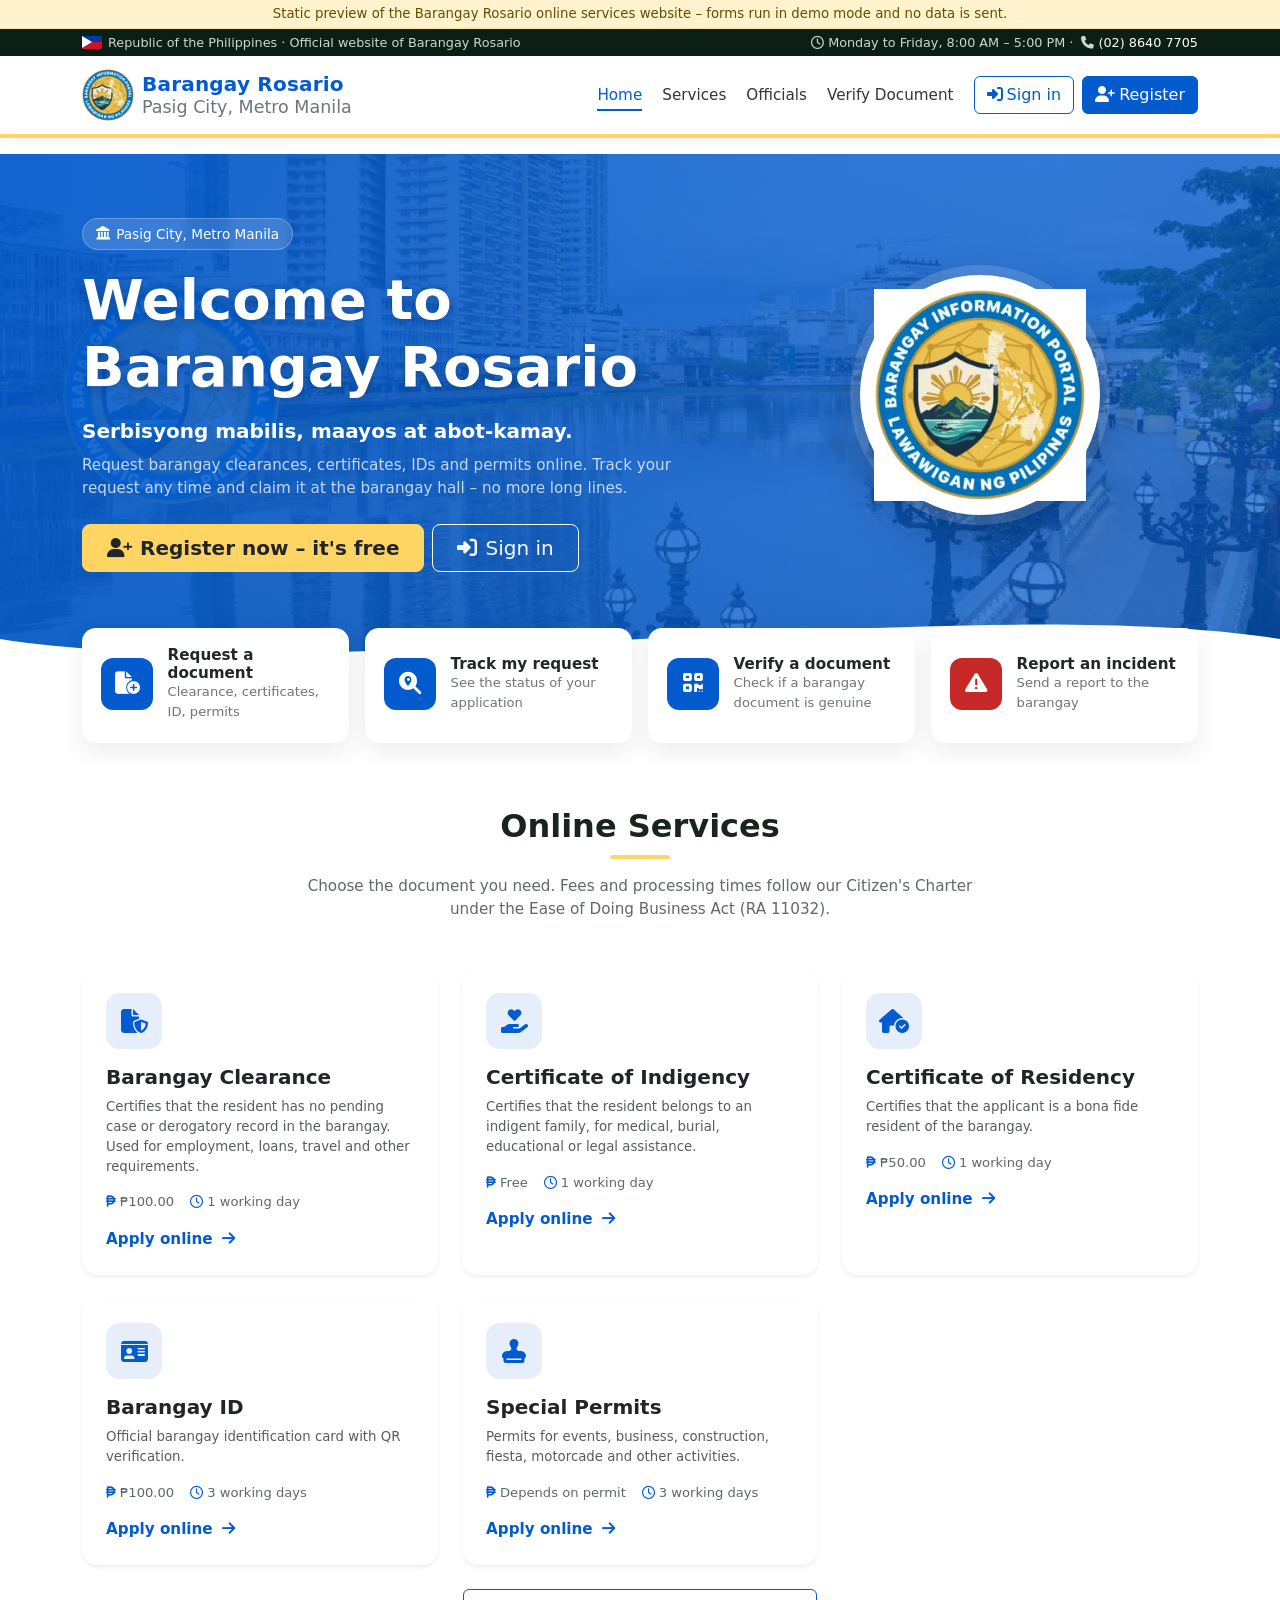
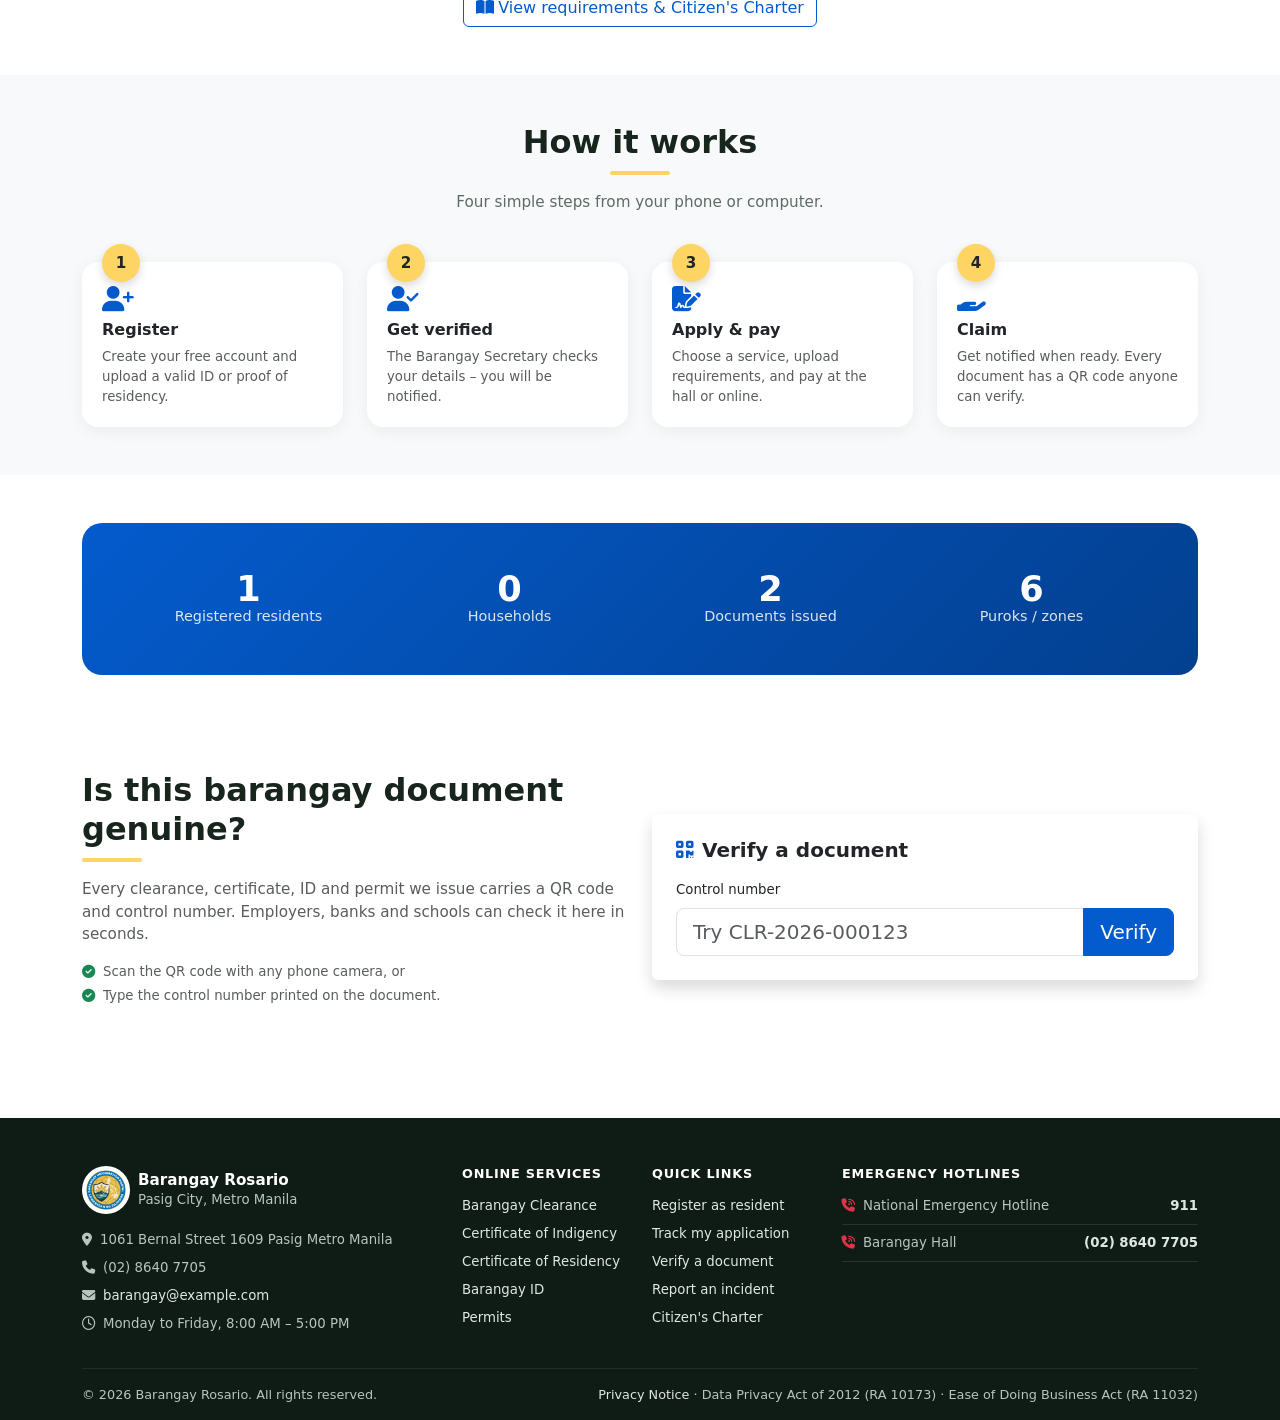
==== commit 1dfe0bb6: "brgy rosario version brgy rosario version" ====
--- a/index.html
+++ b/index.html
@@ -4,8 +4,8 @@
 <meta charset="utf-8">
 <meta name="viewport" content="width=device-width, initial-scale=1">
 <meta name="base-url" content="/">
-<title>Home · Barangay Sample</title>
-<link rel="icon" href="assets/img/seal-default.svg">
+<title>Home · Barangay Rosario</title>
+<link rel="icon" href="media/branding/2026/11/1ac3677060c85ef828d397fabf96b889.png">
 <link rel="stylesheet" href="assets/vendor/bootstrap/css/bootstrap.min.css">
 <link rel="stylesheet" href="assets/vendor/fontawesome/css/all.min.css">
 <link rel="stylesheet" href="assets/vendor/datatables/css/dataTables.bootstrap5.min.css">
@@ -13,28 +13,28 @@
 <link rel="stylesheet" href="assets/vendor/datatables/css/buttons.bootstrap5.min.css">
 <link rel="stylesheet" href="assets/css/app.css">
 <style>
-:root{--brand:#1a5d1a;--brand-rgb:26,93,26;--brand-accent:#f2b705;--brand-accent-rgb:242,183,5;--bs-primary:#1a5d1a;--bs-primary-rgb:26,93,26;--bs-link-color:#1a5d1a;--bs-link-color-rgb:26,93,26;}
+:root{--brand:#045bcd;--brand-rgb:4,91,205;--brand-accent:#fed462;--brand-accent-rgb:254,212,98;--bs-primary:#045bcd;--bs-primary-rgb:4,91,205;--bs-link-color:#045bcd;--bs-link-color-rgb:4,91,205;}
 </style>
 </head>
 <body class="layout-public d-flex flex-column min-vh-100">
-<div class="demo-ribbon text-center small py-1">Static preview of the UBMS public website – forms run in demo mode and no data is sent.</div>
+<div class="demo-ribbon text-center small py-1">Static preview of the Barangay Rosario online services website – forms run in demo mode and no data is sent.</div>
 <a class="visually-hidden-focusable position-absolute p-2 bg-white" href="#main">Skip to main content</a>
 
 <div class="gov-bar py-1">
     <div class="container d-flex flex-wrap justify-content-between gap-2">
-        <span><span class="ph-flag" aria-hidden="true"></span>Republic of the Philippines · Official website of Barangay Sample</span>
+        <span><span class="ph-flag" aria-hidden="true"></span>Republic of the Philippines · Official website of Barangay Rosario</span>
         <span class="d-none d-md-inline">
-            <i class="fa-regular fa-clock me-1"></i>Monday to Friday, 8:00 AM – 5:00 PM             · <i class="fa-solid fa-phone ms-1 me-1"></i><a href="tel:0280000000">(02) 8000-0000</a>        </span>
+            <i class="fa-regular fa-clock me-1"></i>Monday to Friday, 8:00 AM – 5:00 PM             · <i class="fa-solid fa-phone ms-1 me-1"></i><a href="tel:0286407705">(02) 8640 7705</a>        </span>
     </div>
 </div>
 
 <nav class="navbar navbar-expand-lg navbar-gov sticky-top">
     <div class="container">
         <a class="navbar-brand d-flex align-items-center gap-2" href="index.html">
-            <img src="assets/img/seal-default.svg" alt="Barangay Sample seal" width="52" height="52" class="rounded-circle">
+            <img src="media/branding/2026/11/1ac3677060c85ef828d397fabf96b889.png" alt="Barangay Rosario seal" width="52" height="52" class="rounded-circle">
             <span class="lh-sm">
-                <span class="d-block brgy">Barangay Sample</span>
-                <small class="d-block">Sample City, Sample Province</small>
+                <span class="d-block brgy">Barangay Rosario</span>
+                <small class="d-block">Pasig City, Metro Manila</small>
             </span>
         </a>
         <button class="navbar-toggler" type="button" data-bs-toggle="collapse" data-bs-target="#nav" aria-controls="nav" aria-expanded="false" aria-label="Open menu">
@@ -56,12 +56,12 @@
 <main id="main" class="flex-grow-1">
             <div class="container pt-3"></div>
         <!-- ================= HERO ================= -->
-<section class="hero-gov pt-5 pb-5">
+<section class="hero-gov has-banner pt-5 pb-5" style="background-image:linear-gradient(120deg, rgba(var(--brand-rgb),.93), rgba(var(--brand-rgb),.70)), url('media/branding/2026/11/9e238f3e881699cb93aa814061c10e50.png')">
     <div class="container pb-5 pt-lg-3">
         <div class="row align-items-center g-5">
             <div class="col-lg-7" data-reveal>
-                <span class="eyebrow mb-3"><i class="fa-solid fa-landmark"></i> Sample City, Sample Province</span>
-                <h1 class="display-4 mb-3">Welcome to Barangay Sample</h1>
+                <span class="eyebrow mb-3"><i class="fa-solid fa-landmark"></i> Pasig City, Metro Manila</span>
+                <h1 class="display-4 mb-3">Welcome to Barangay Rosario</h1>
                 <p class="lead mb-2 fw-semibold">Serbisyong mabilis, maayos at abot-kamay.</p>
                 <p class="mb-4 opacity-75">Request barangay clearances, certificates, IDs and permits online. Track your request any time and claim it at the barangay hall – no more long lines.</p>
                 <div class="d-flex flex-wrap gap-2">
@@ -70,7 +70,7 @@
                                     </div>
             </div>
             <div class="col-lg-5 text-center d-none d-lg-block" data-reveal style="--reveal-delay:.15s">
-                <div class="seal-ring mx-auto"><img src="assets/img/seal-default.svg" alt="Barangay Sample seal"></div>
+                <div class="seal-ring mx-auto"><img src="media/branding/2026/11/1ac3677060c85ef828d397fabf96b889.png" alt="Barangay Rosario seal"></div>
             </div>
         </div>
     </div>
@@ -220,9 +220,9 @@
     <div class="container">
         <div class="stats-strip p-4 p-lg-5" data-reveal>
             <div class="row g-4 text-center">
-                <div class="col-6 col-lg-3"><div class="stat-num" data-count="4218">0</div><div class="stat-lbl">Registered residents</div></div>
-                <div class="col-6 col-lg-3"><div class="stat-num" data-count="1032">0</div><div class="stat-lbl">Households</div></div>
-                <div class="col-6 col-lg-3"><div class="stat-num" data-count="2875">0</div><div class="stat-lbl">Documents issued</div></div>
+                <div class="col-6 col-lg-3"><div class="stat-num" data-count="1">0</div><div class="stat-lbl">Registered residents</div></div>
+                <div class="col-6 col-lg-3"><div class="stat-num" data-count="0">0</div><div class="stat-lbl">Households</div></div>
+                <div class="col-6 col-lg-3"><div class="stat-num" data-count="2">0</div><div class="stat-lbl">Documents issued</div></div>
                 <div class="col-6 col-lg-3"><div class="stat-num" data-count="7">0</div><div class="stat-lbl">Puroks / zones</div></div>
             </div>
         </div>
@@ -230,73 +230,6 @@
 </section>
 
 <!-- ================= OFFICIALS ================= -->
-<section class="py-5 bg-body-tertiary">
-    <div class="container">
-        <div class="text-center mb-5" data-reveal>
-            <h2 class="section-title">Your Barangay Officials</h2>
-            <p class="section-lead mt-3">Serving the people of Barangay Sample.</p>
-        </div>
-                <div class="row justify-content-center mb-4" data-reveal>
-            <div class="col-md-6 col-lg-4">
-                <div class="card official-card featured text-center shadow-sm"><div class="card-body p-4">
-                    <span class="official-photo-placeholder mb-3"><i class="fa-solid fa-user"></i></span>                    <h3 class="h5 fw-bold mb-1">HON. JUAN D. DELA CRUZ</h3>
-                    <div class="text-brand fw-semibold">Punong Barangay</div>
-                </div></div>
-            </div>
-        </div>
-                <div class="row g-3 justify-content-center">
-                        <div class="col-6 col-md-4 col-lg-3" data-reveal style="--reveal-delay:0.08s">
-                <div class="card official-card h-100 text-center shadow-sm"><div class="card-body">
-                    <span class="official-photo-placeholder mb-2"><i class="fa-solid fa-user"></i></span>                    <div class="fw-bold small">HON. MARIA L. SANTOS</div>
-                    <div class="small text-body-secondary">Sangguniang Barangay Member</div>
-                    <div class="small text-brand mt-1">Committee on Peace and Order</div>                </div></div>
-            </div>
-                        <div class="col-6 col-md-4 col-lg-3" data-reveal style="--reveal-delay:0.16s">
-                <div class="card official-card h-100 text-center shadow-sm"><div class="card-body">
-                    <span class="official-photo-placeholder mb-2"><i class="fa-solid fa-user"></i></span>                    <div class="fw-bold small">HON. PEDRO R. REYES</div>
-                    <div class="small text-body-secondary">Sangguniang Barangay Member</div>
-                    <div class="small text-brand mt-1">Committee on Health</div>                </div></div>
-            </div>
-                        <div class="col-6 col-md-4 col-lg-3" data-reveal style="--reveal-delay:0.24s">
-                <div class="card official-card h-100 text-center shadow-sm"><div class="card-body">
-                    <span class="official-photo-placeholder mb-2"><i class="fa-solid fa-user"></i></span>                    <div class="fw-bold small">HON. ANA G. GARCIA</div>
-                    <div class="small text-body-secondary">Sangguniang Barangay Member</div>
-                    <div class="small text-brand mt-1">Committee on Appropriations</div>                </div></div>
-            </div>
-                        <div class="col-6 col-md-4 col-lg-3" data-reveal style="--reveal-delay:0s">
-                <div class="card official-card h-100 text-center shadow-sm"><div class="card-body">
-                    <span class="official-photo-placeholder mb-2"><i class="fa-solid fa-user"></i></span>                    <div class="fw-bold small">HON. JOSE P. RAMOS</div>
-                    <div class="small text-body-secondary">Sangguniang Barangay Member</div>
-                    <div class="small text-brand mt-1">Committee on Infrastructure</div>                </div></div>
-            </div>
-                        <div class="col-6 col-md-4 col-lg-3" data-reveal style="--reveal-delay:0.08s">
-                <div class="card official-card h-100 text-center shadow-sm"><div class="card-body">
-                    <span class="official-photo-placeholder mb-2"><i class="fa-solid fa-user"></i></span>                    <div class="fw-bold small">HON. ELENA C. MENDOZA</div>
-                    <div class="small text-body-secondary">Sangguniang Barangay Member</div>
-                    <div class="small text-brand mt-1">Committee on Women and Family</div>                </div></div>
-            </div>
-                        <div class="col-6 col-md-4 col-lg-3" data-reveal style="--reveal-delay:0.16s">
-                <div class="card official-card h-100 text-center shadow-sm"><div class="card-body">
-                    <span class="official-photo-placeholder mb-2"><i class="fa-solid fa-user"></i></span>                    <div class="fw-bold small">HON. MARK A. VILLANUEVA</div>
-                    <div class="small text-body-secondary">SK Chairperson</div>
-                    <div class="small text-brand mt-1">Youth and Sports</div>                </div></div>
-            </div>
-                        <div class="col-6 col-md-4 col-lg-3" data-reveal style="--reveal-delay:0.24s">
-                <div class="card official-card h-100 text-center shadow-sm"><div class="card-body">
-                    <span class="official-photo-placeholder mb-2"><i class="fa-solid fa-user"></i></span>                    <div class="fw-bold small">ROSA T. BAUTISTA</div>
-                    <div class="small text-body-secondary">Barangay Secretary</div>
-                                    </div></div>
-            </div>
-                        <div class="col-6 col-md-4 col-lg-3" data-reveal style="--reveal-delay:0s">
-                <div class="card official-card h-100 text-center shadow-sm"><div class="card-body">
-                    <span class="official-photo-placeholder mb-2"><i class="fa-solid fa-user"></i></span>                    <div class="fw-bold small">CARLOS D. NAVARRO</div>
-                    <div class="small text-body-secondary">Barangay Treasurer</div>
-                                    </div></div>
-            </div>
-                    </div>
-        <div class="text-center mt-4"><a href="officials.html" class="btn btn-outline-primary">All officials <i class="fa-solid fa-arrow-right ms-1"></i></a></div>
-    </div>
-</section>
 
 <!-- ================= VERIFY ================= -->
 <section class="py-5">
@@ -332,11 +265,11 @@
         <div class="row g-4">
             <div class="col-lg-4">
                 <div class="d-flex align-items-center gap-2 mb-3">
-                    <img src="assets/img/seal-default.svg" alt="" width="48" height="48" class="rounded-circle bg-white p-1">
-                    <div class="lh-sm"><strong class="text-white">Barangay Sample</strong><br><small>Sample City, Sample Province</small></div>
-                </div>
-                <p class="small mb-2"><i class="fa-solid fa-location-dot me-2"></i>Barangay Hall, Main Street, Sample City</p>
-                <p class="small mb-2"><i class="fa-solid fa-phone me-2"></i>(02) 8000-0000</p>                <p class="small mb-2"><i class="fa-solid fa-envelope me-2"></i><a href="mailto:barangay@example.com">barangay@example.com</a></p>                <p class="small mb-0"><i class="fa-regular fa-clock me-2"></i>Monday to Friday, 8:00 AM – 5:00 PM</p>
+                    <img src="media/branding/2026/11/1ac3677060c85ef828d397fabf96b889.png" alt="" width="48" height="48" class="rounded-circle bg-white p-1">
+                    <div class="lh-sm"><strong class="text-white">Barangay Rosario</strong><br><small>Pasig City, Metro Manila</small></div>
+                </div>
+                <p class="small mb-2"><i class="fa-solid fa-location-dot me-2"></i>1061 Bernal Street 1609 Pasig Metro Manila</p>
+                <p class="small mb-2"><i class="fa-solid fa-phone me-2"></i>(02) 8640 7705</p>                <p class="small mb-2"><i class="fa-solid fa-envelope me-2"></i><a href="mailto:barangay@example.com">barangay@example.com</a></p>                <p class="small mb-0"><i class="fa-regular fa-clock me-2"></i>Monday to Friday, 8:00 AM – 5:00 PM</p>
             </div>
             <div class="col-6 col-lg-2">
                 <h6>Online services</h6>
@@ -362,14 +295,12 @@
                 <h6>Emergency hotlines</h6>
                 <ul class="list-unstyled small">
                                             <li class="mb-2 d-flex justify-content-between border-bottom border-white border-opacity-10 pb-2"><span><i class="fa-solid fa-phone-volume me-2 text-danger"></i>National Emergency Hotline</span><a href="tel:911"><strong>911</strong></a></li>
-                                            <li class="mb-2 d-flex justify-content-between border-bottom border-white border-opacity-10 pb-2"><span><i class="fa-solid fa-phone-volume me-2 text-danger"></i>Barangay Hall</span><a href="tel:0280000000"><strong>(02) 8000-0000</strong></a></li>
-                                            <li class="mb-2 d-flex justify-content-between border-bottom border-white border-opacity-10 pb-2"><span><i class="fa-solid fa-phone-volume me-2 text-danger"></i>Police Station</span><a href="tel:09170000001"><strong>0917 000 0001</strong></a></li>
-                                            <li class="mb-2 d-flex justify-content-between border-bottom border-white border-opacity-10 pb-2"><span><i class="fa-solid fa-phone-volume me-2 text-danger"></i>Fire Station</span><a href="tel:09170000002"><strong>0917 000 0002</strong></a></li>
+                                            <li class="mb-2 d-flex justify-content-between border-bottom border-white border-opacity-10 pb-2"><span><i class="fa-solid fa-phone-volume me-2 text-danger"></i>Barangay Hall</span><a href="tel:0286407705"><strong>(02) 8640 7705</strong></a></li>
                                     </ul>
             </div>
         </div>
         <div class="footer-bottom d-flex flex-column flex-md-row justify-content-between gap-2 py-3 mt-4">
-            <span>&copy; 2026 Barangay Sample. All rights reserved.</span>
+            <span>&copy; 2026 Barangay Rosario. All rights reserved.</span>
             <span><a href="privacy.html">Privacy Notice</a> · Data Privacy Act of 2012 (RA 10173) · Ease of Doing Business Act (RA 11032)</span>
         </div>
     </div>
